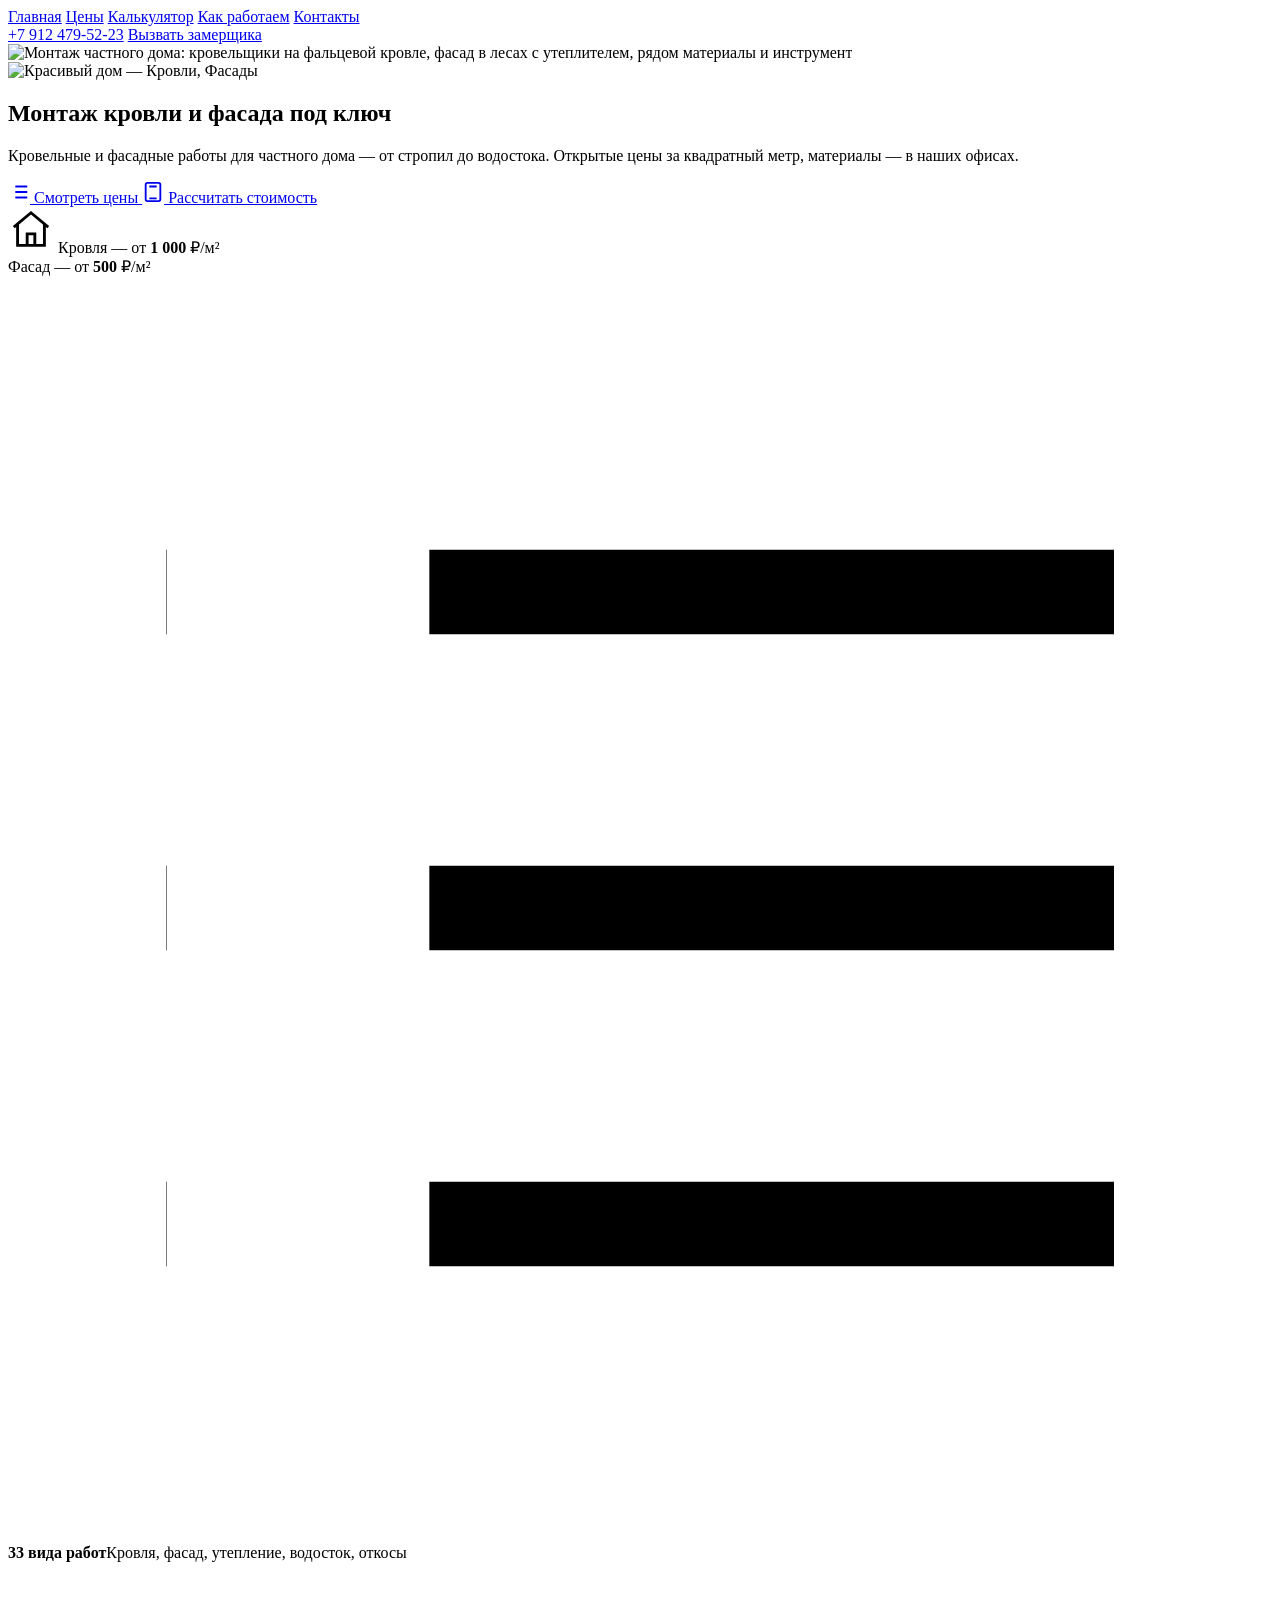
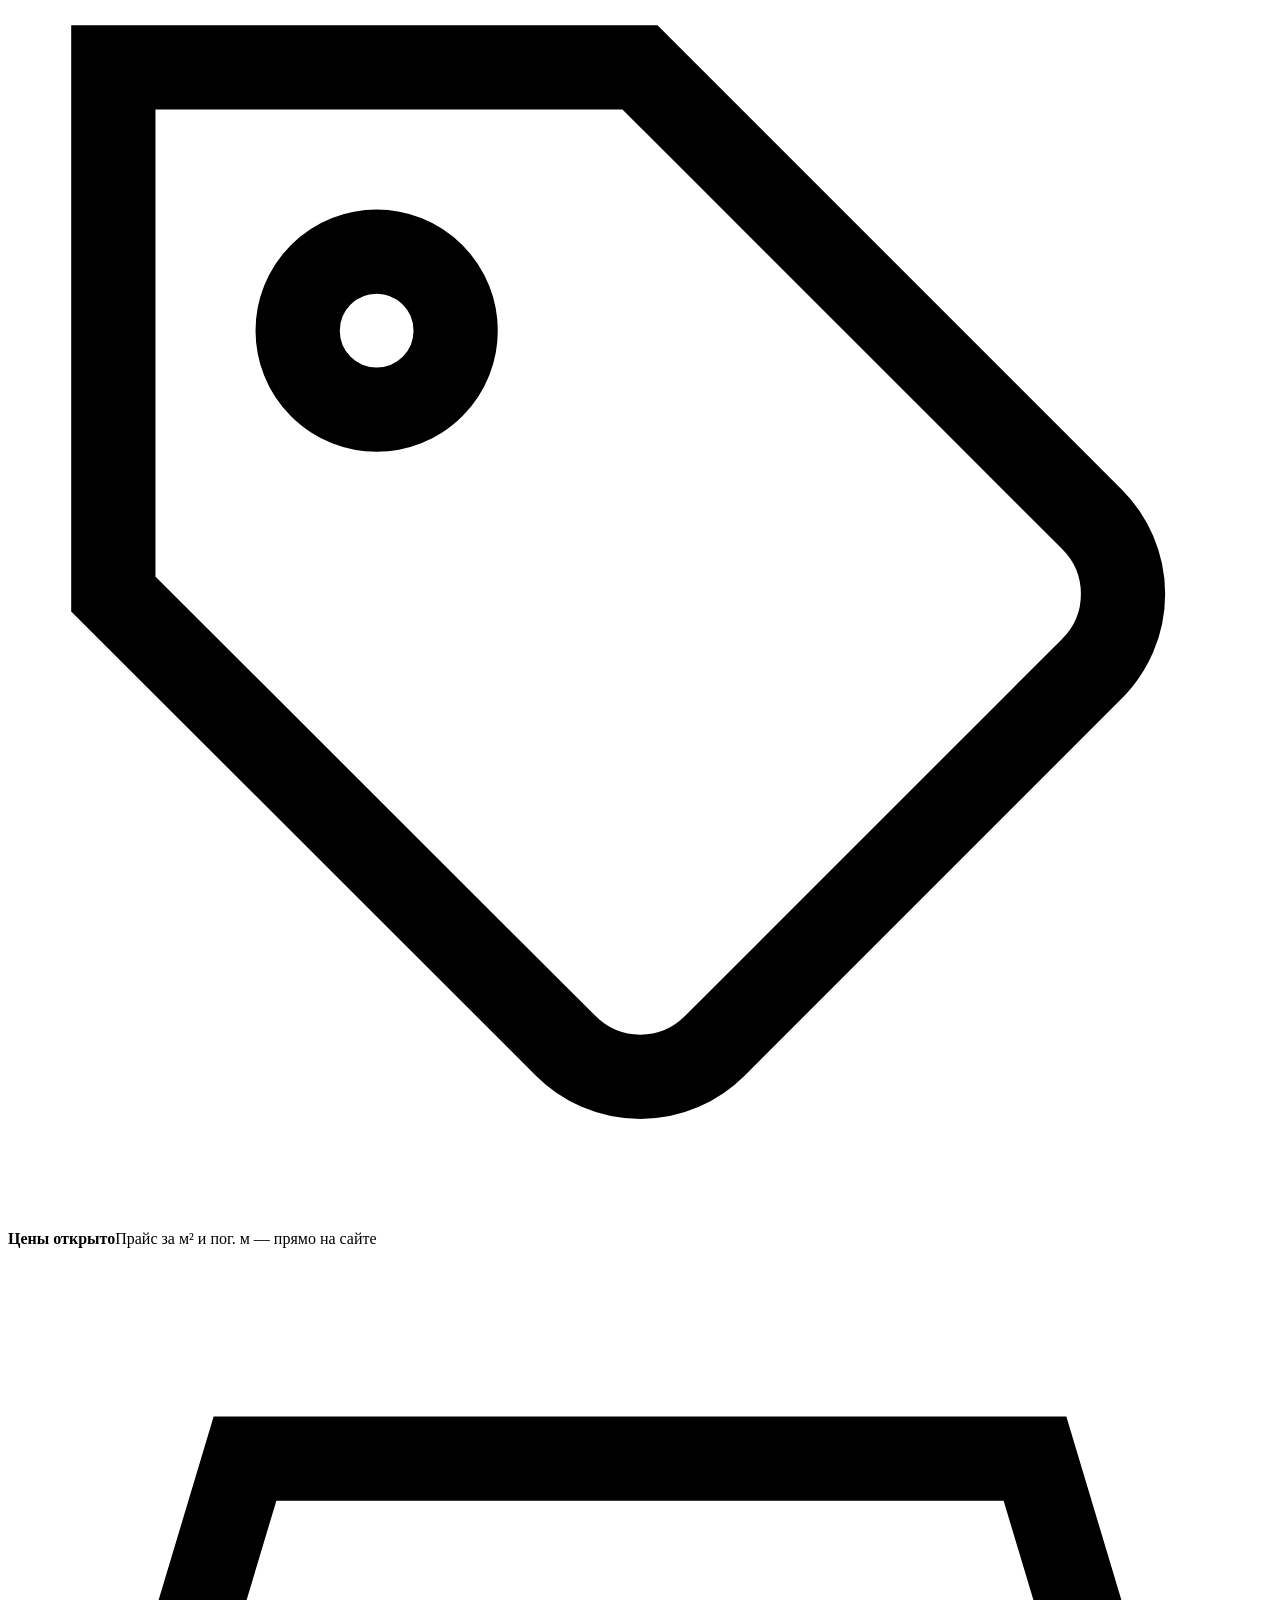
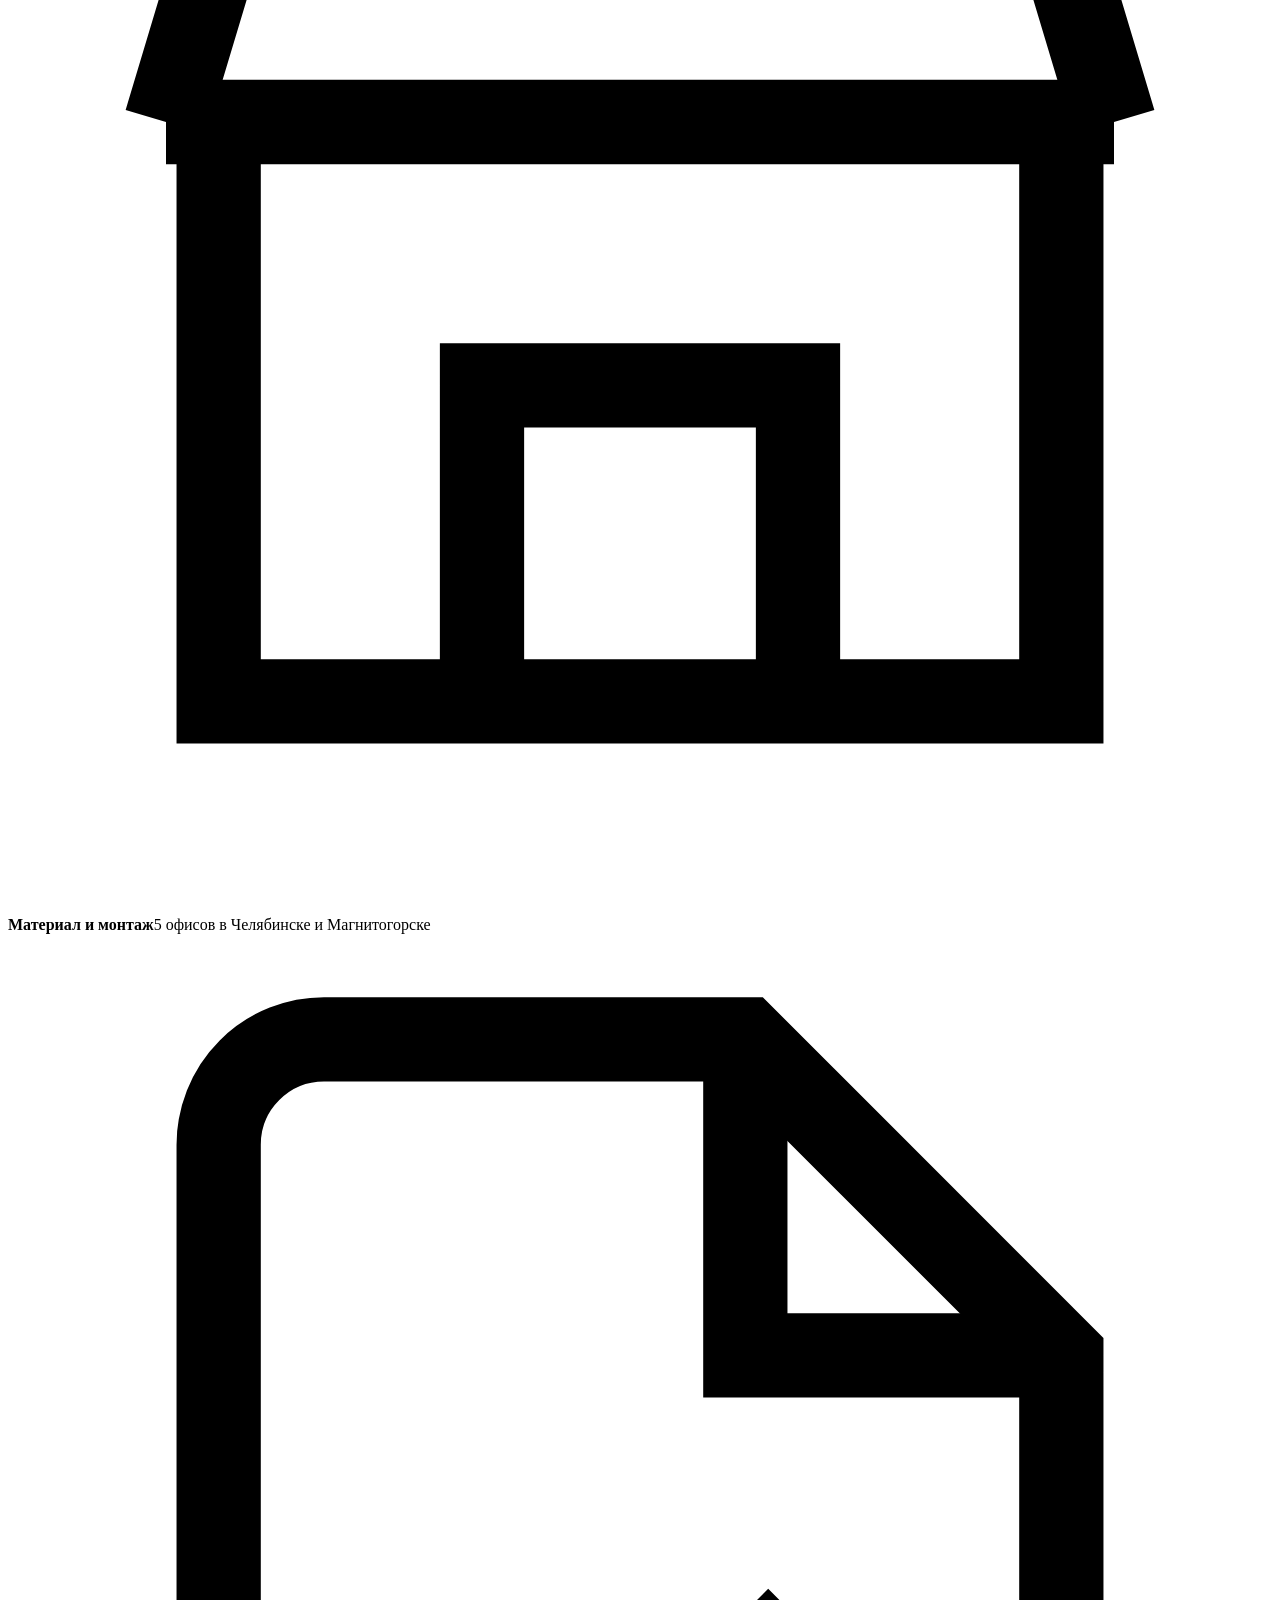
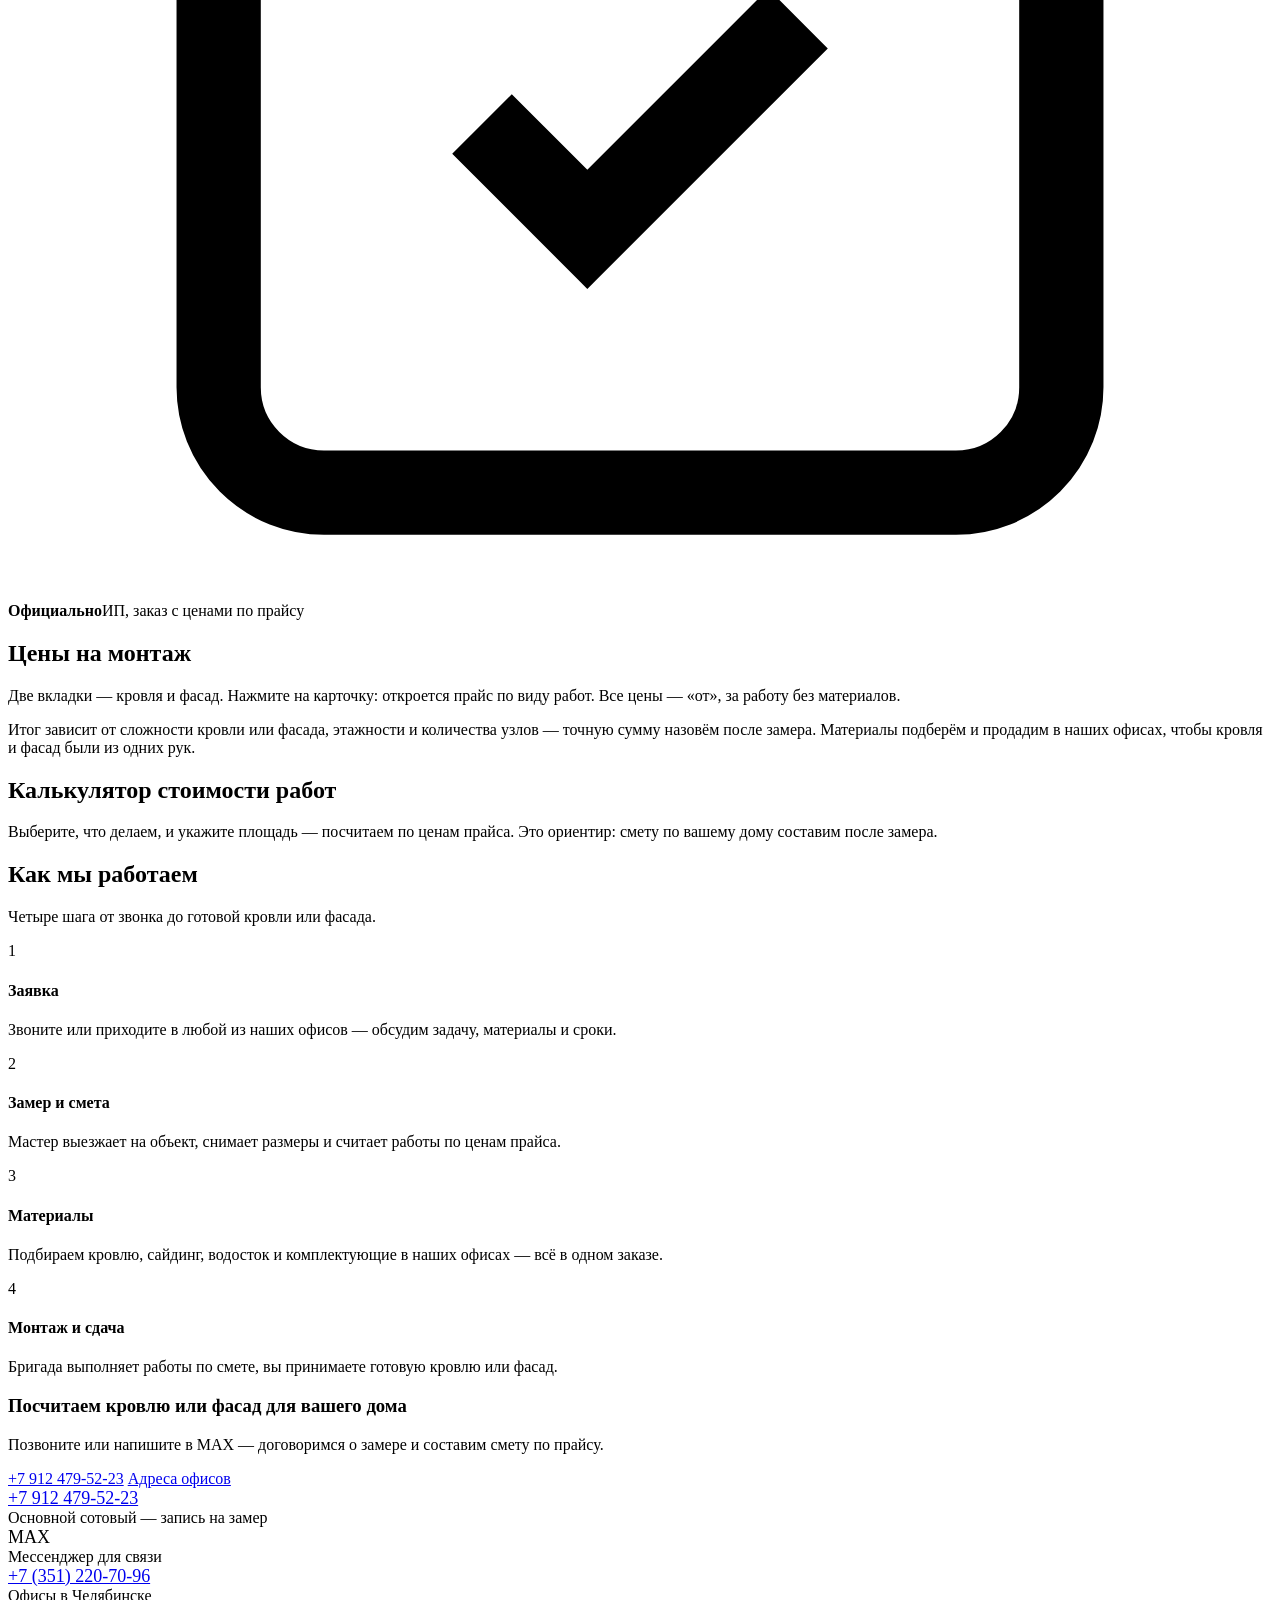
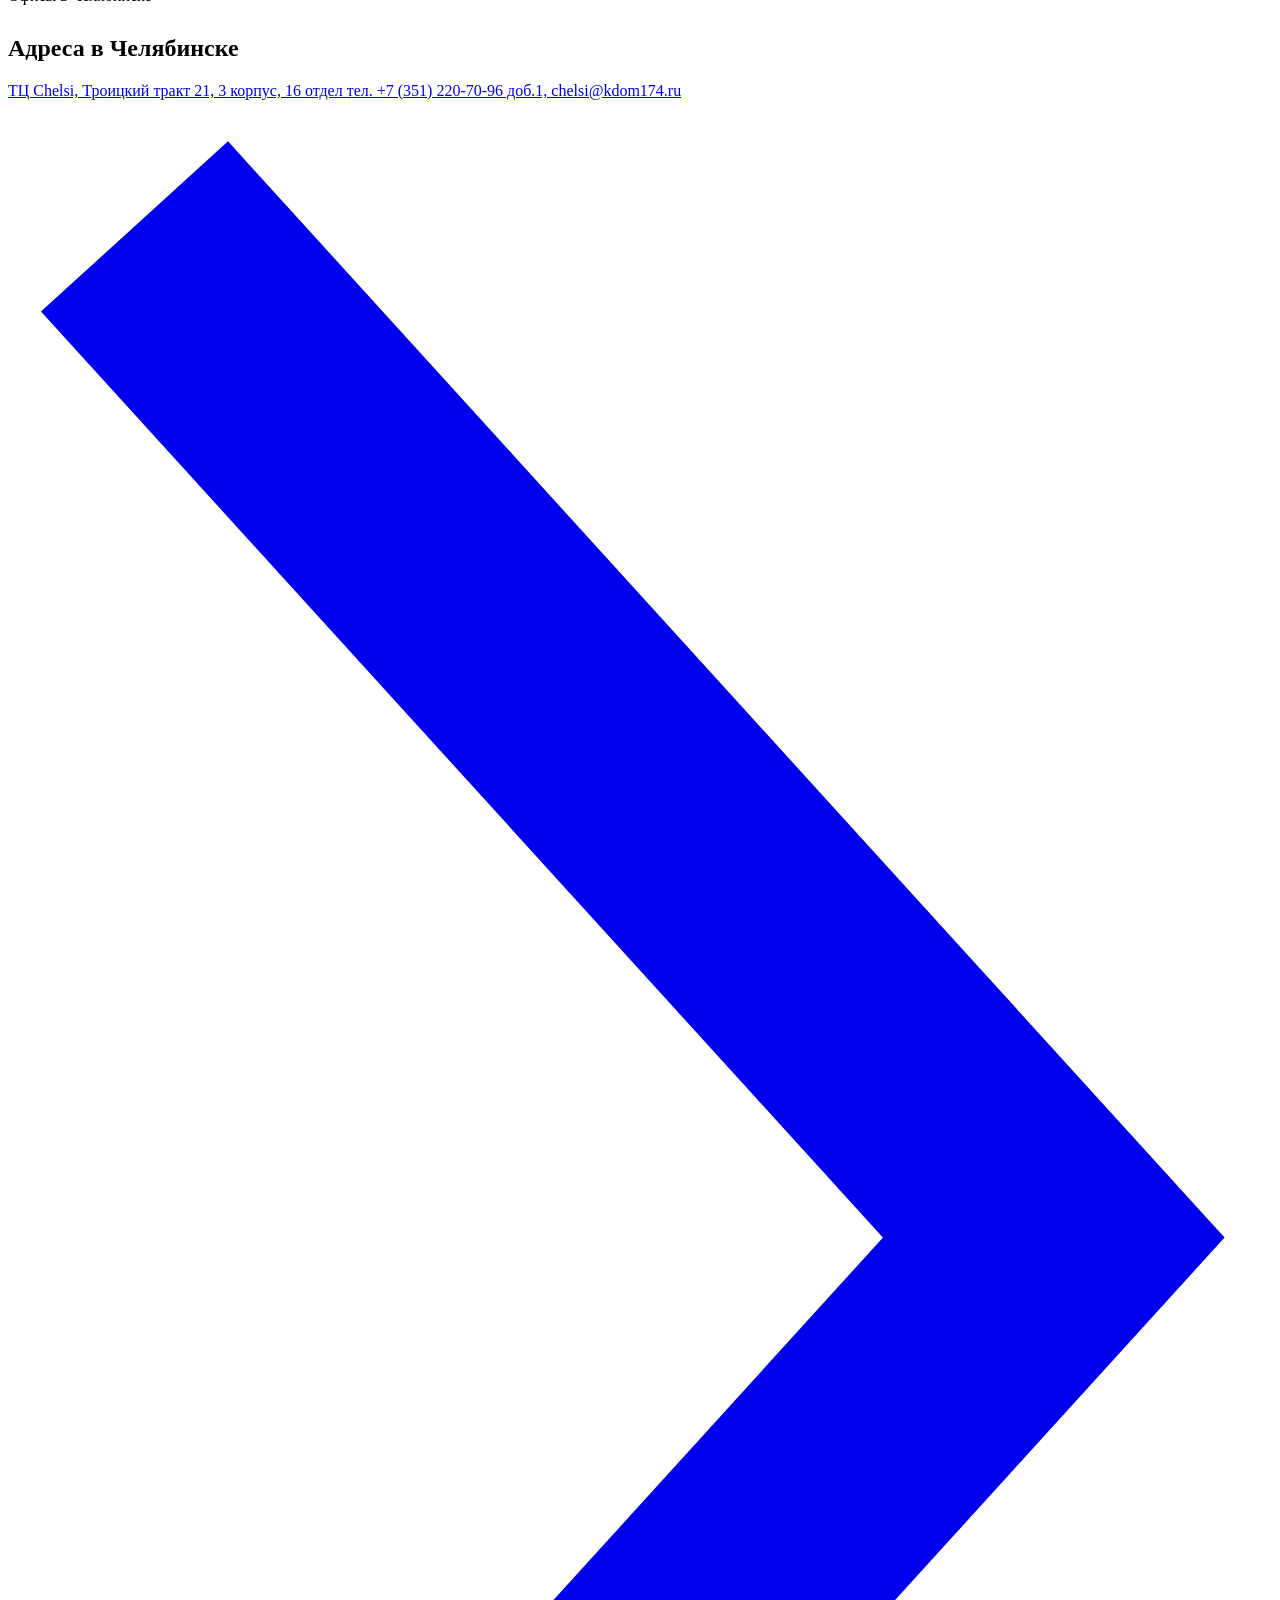
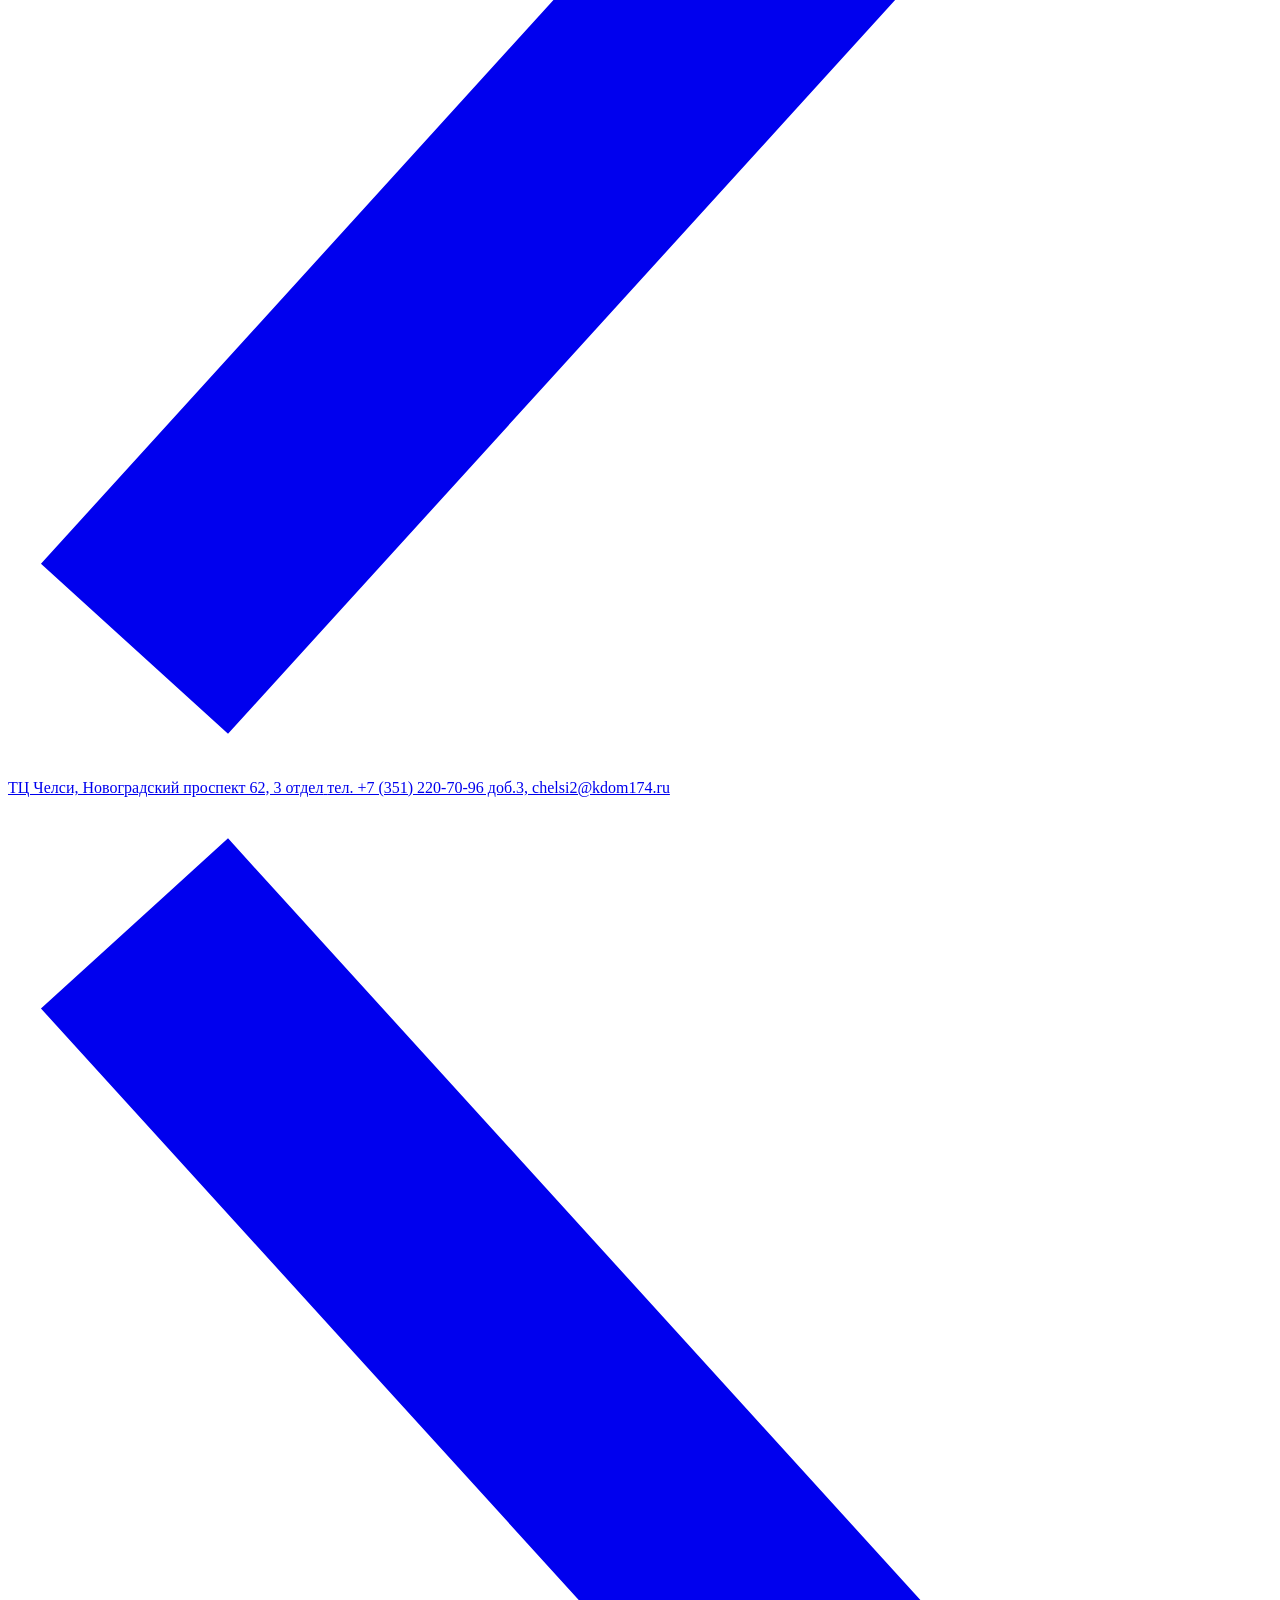
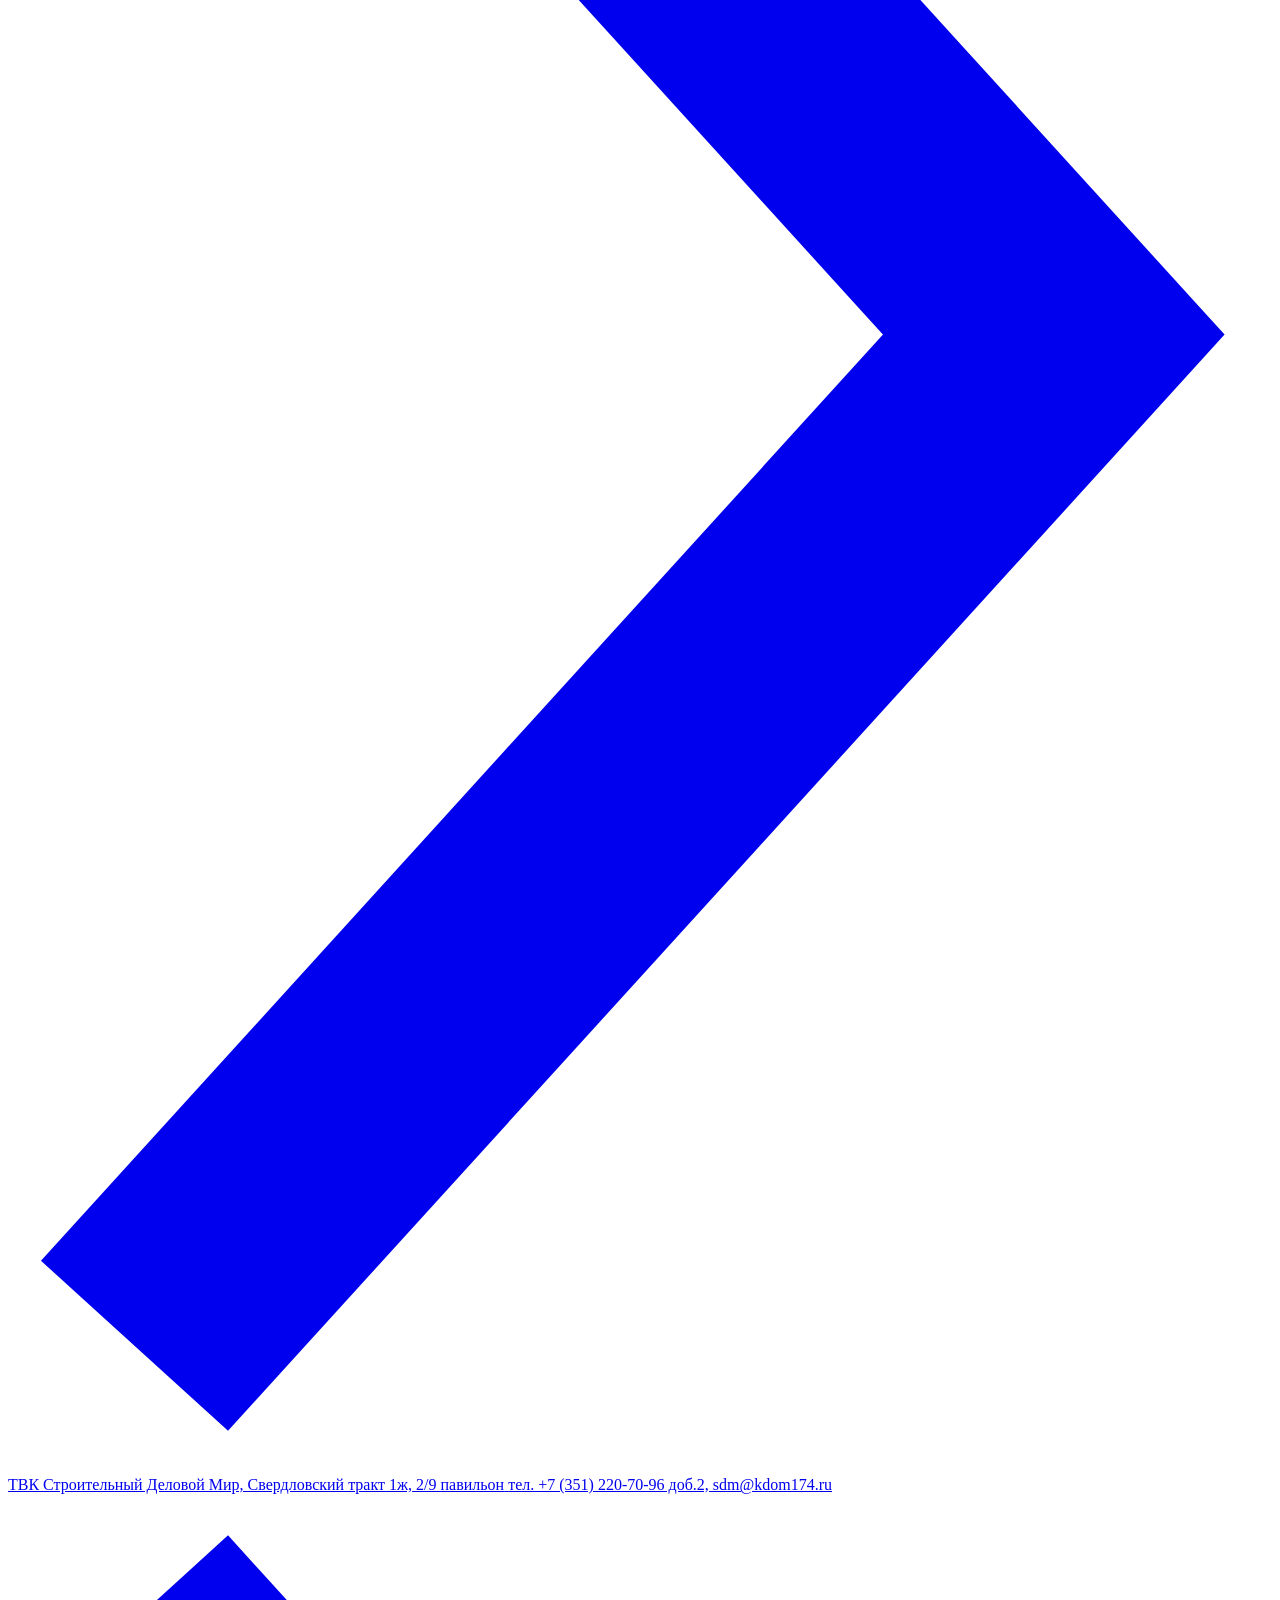
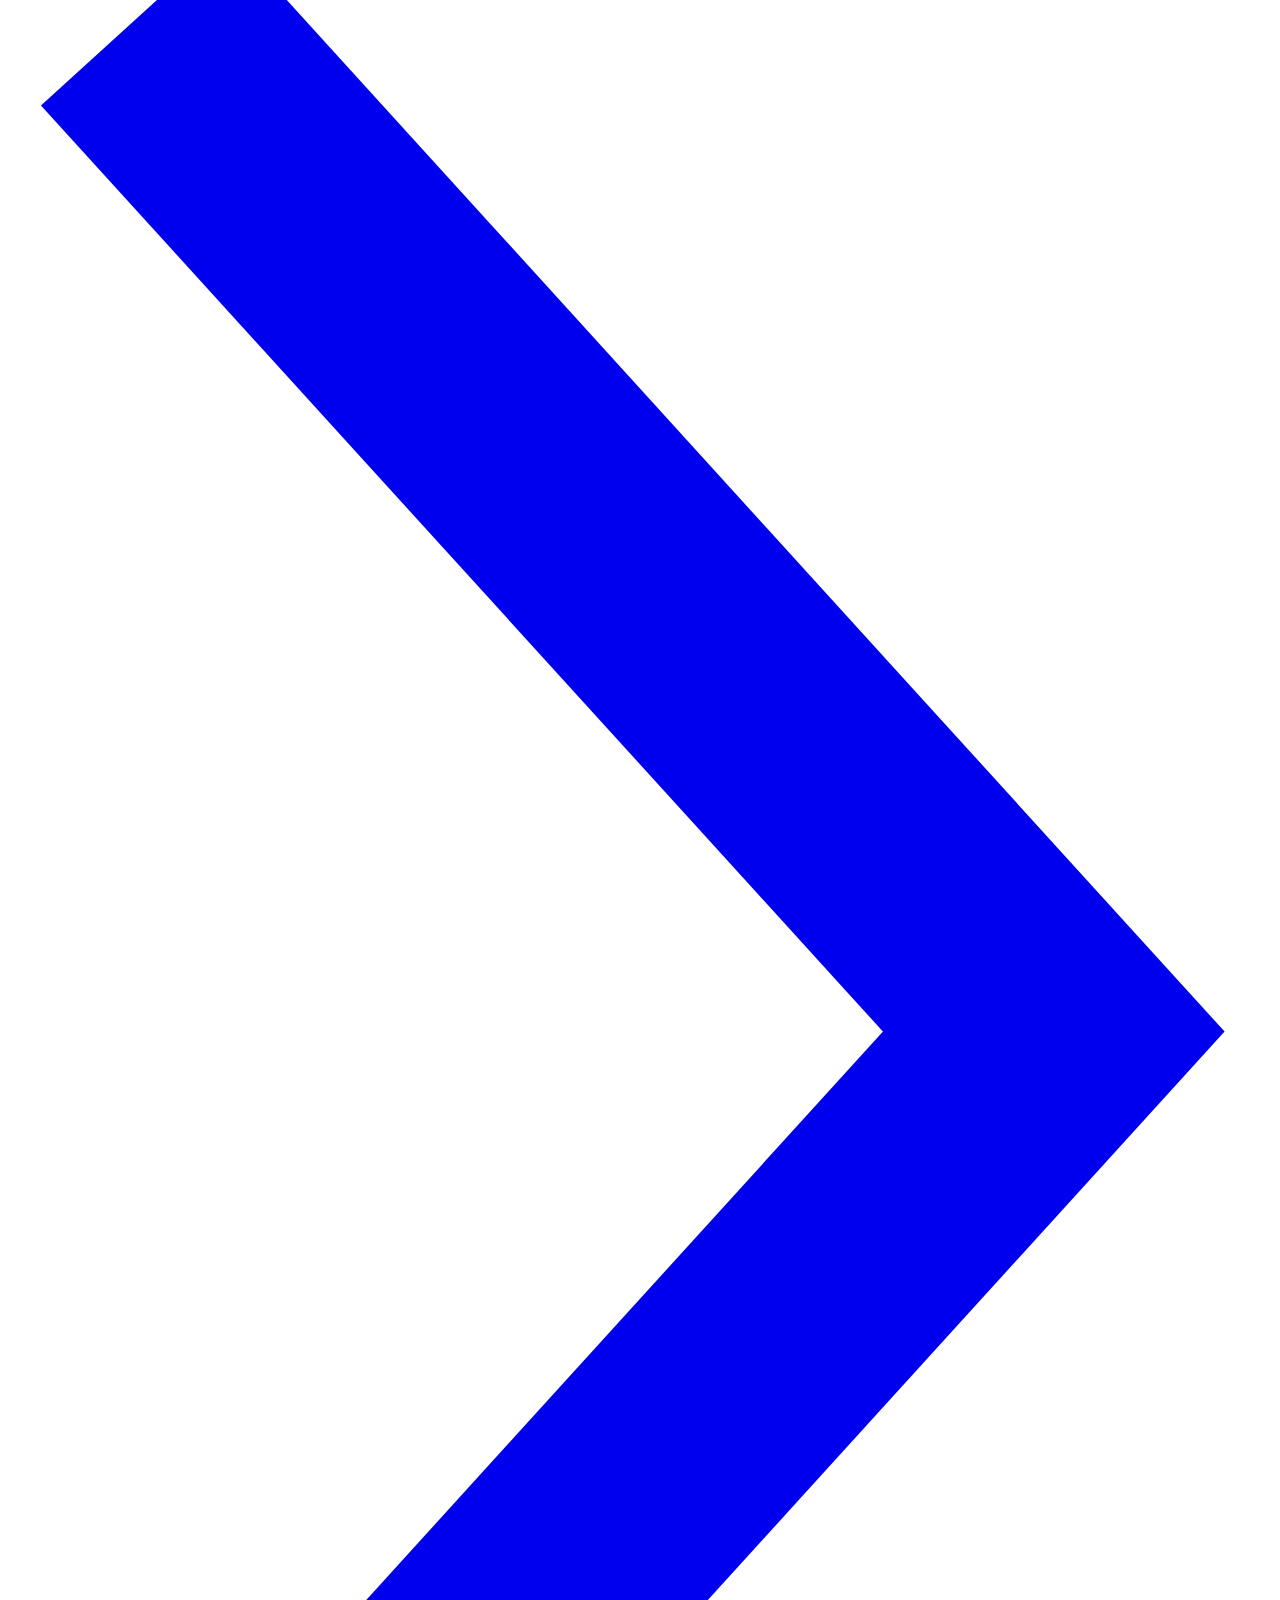
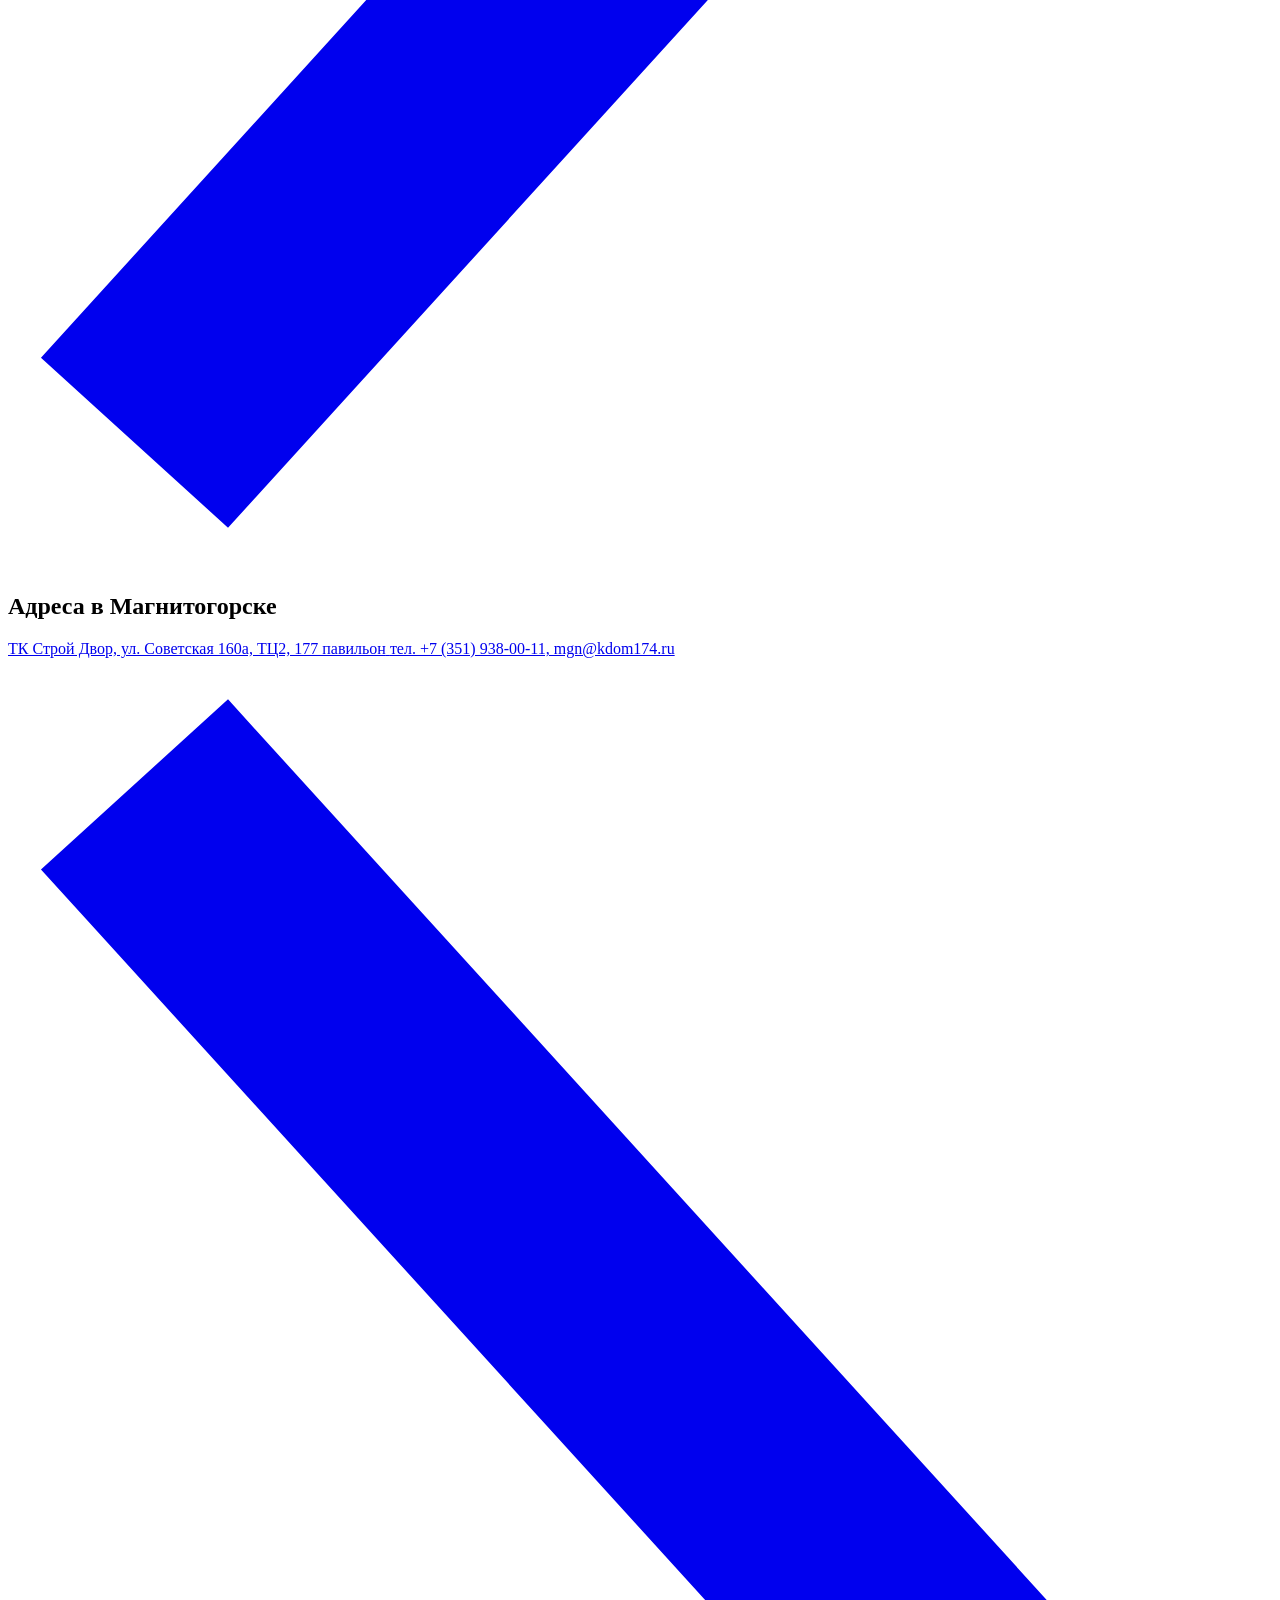
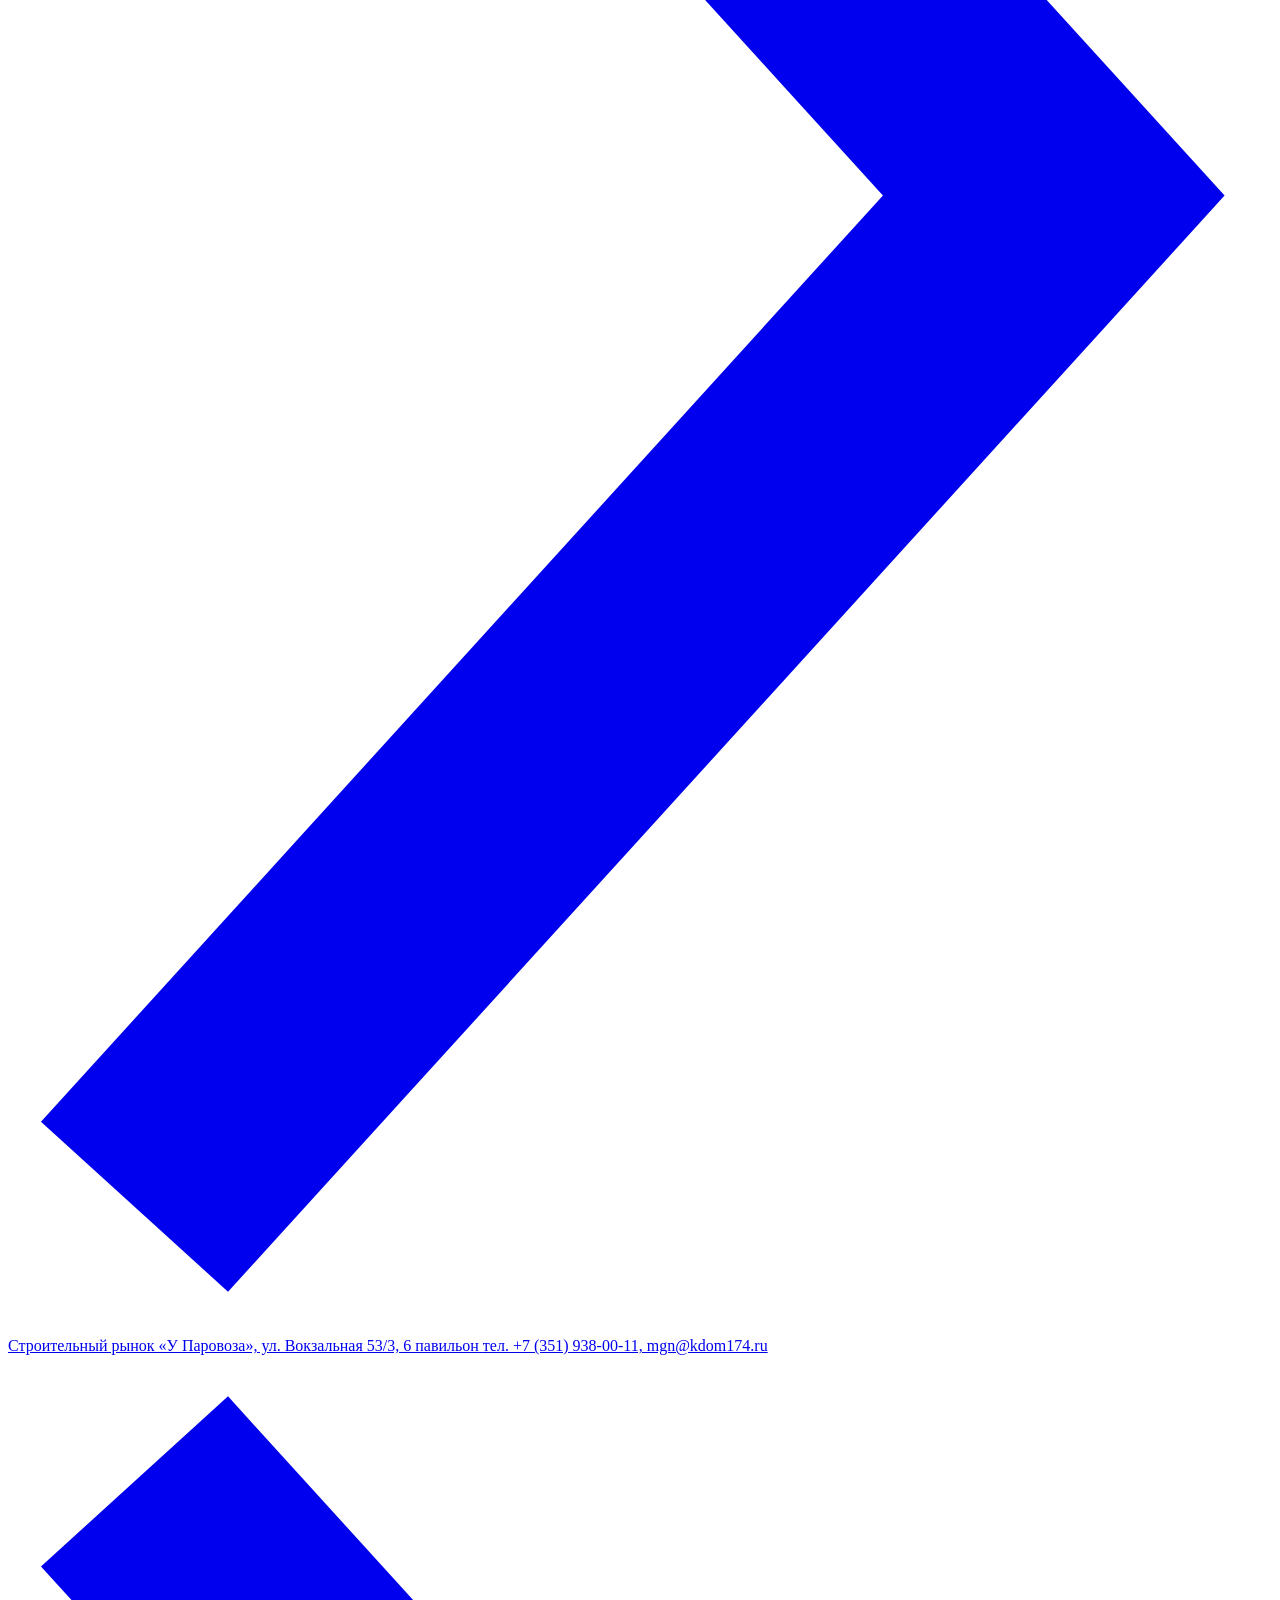
==== index.html @ 530879d4 "Главная страница сайта Сайт «Монтаж кровли и фасада» для KRS-DOM.  Co-Authored-By: Claude Opus 5 <" ====
<!doctype html>
<html lang="ru">
<head>
<meta charset="UTF-8">
<meta name="viewport" content="width=device-width, initial-scale=1">
<title>Монтаж кровли и фасада в Челябинске — цены за м² | Красивый дом</title>
<meta name="description" content="Кровельные и фасадные работы под ключ: металлочерепица, гибкая и фальцевая кровля, сайдинг, фасадные панели, утепление, водосток, откосы. Кровля от 1 000 ₽/м², фасад от 500 ₽/м². Калькулятор стоимости. Красивый дом (KRS-DOM), Челябинск.">
<meta property="og:type" content="website">
<meta property="og:title" content="Монтаж кровли и фасада под ключ — цены за м² | Красивый дом">
<meta property="og:description" content="Кровля от 1 000 ₽/м², фасад от 500 ₽/м². Прайс на 33 вида работ и калькулятор стоимости. Челябинск.">
<meta property="og:image" content="https://valerabkrv.github.io/montazh-krovli-fasada/assets/images/og.jpg">
<link rel="icon" href="data:,">
<link rel="preconnect" href="https://fonts.googleapis.com">
<link href="https://fonts.googleapis.com/css2?family=Noto+Sans:wght@400;500;700;800&subset=cyrillic&display=swap" rel="stylesheet">
<link rel="stylesheet" href="assets/style.css?v=1">
<link rel="stylesheet" href="assets/montazh.css?v=1">
</head>
<body>

<header class="site-header">
  <div class="container header-inner">
    <nav class="main-nav">
      <a href="#top">Главная</a>
      <a href="#prices">Цены</a>
      <a href="#calc">Калькулятор</a>
      <a href="#how">Как работаем</a>
      <a href="#contacts">Контакты</a>
    </nav>
    <div class="header-contacts">
      <a class="header-phone" href="tel:+79124795223">+7 912 479-52-23</a>
      <a href="#contacts" class="btn">Вызвать замерщика</a>
    </div>
  </div>
</header>

<section class="hero-v2 hero-compact" id="top">
  <img class="hero-v2-bg" src="assets/images/hero/hero-glavnaya.jpg" alt="Монтаж частного дома: кровельщики на фальцевой кровле, фасад в лесах с утеплителем, рядом материалы и инструмент">
  <div class="hero-v2-logo">
    <img src="assets/images/logo-krasiviydom-white.png" alt="Красивый дом — Кровли, Фасады">
  </div>
  <div class="container hero-v2-inner">
    <div class="hero-v2-text">
      <h1>Монтаж кровли и фасада <span class="accent">под ключ</span></h1>
      <div class="hero-v2-rule"></div>
      <p>Кровельные и фасадные работы для частного дома — от стропил до водостока. Открытые цены за квадратный метр, материалы — в наших офисах.</p>
    </div>

    <div class="hero-v2-bottom">
      <div class="hero-v2-actions">
        <a href="#prices" class="btn">
          <svg width="22" height="22" viewBox="0 0 24 24" fill="none" stroke="currentColor" stroke-width="2"><path d="M8 6h13M8 12h13M8 18h13M3 6h.01M3 12h.01M3 18h.01"/></svg>
          Смотреть цены
        </a>
        <a href="#calc" class="btn-outline">
          <svg width="22" height="22" viewBox="0 0 24 24" fill="none" stroke="currentColor" stroke-width="2"><rect x="4" y="2" width="16" height="20" rx="2"/><path d="M8 6h8M8 11h.01M12 11h.01M16 11h.01M8 15h.01M12 15h.01M16 15h.01M8 19h8"/></svg>
          Рассчитать стоимость
        </a>
      </div>
      <div class="hero-v2-stock">
        <svg width="46" height="46" viewBox="0 0 24 24" fill="none" stroke="currentColor" stroke-width="1.5"><path d="M3 10.5 12 3l9 7.5"/><path d="M5 9v11h14V9"/><path d="M10 20v-6h4v6"/></svg>
        <span>Кровля — <span class="mn-hero-price">от <b data-from="metallocherepica">1 000</b> ₽/м²</span><br>Фасад — <span class="mn-hero-price">от <b data-from="sayding">500</b> ₽/м²</span></span>
      </div>
    </div>
  </div>
</section>

<section class="mn-trust-section">
  <div class="container">
    <div class="mn-trust">
      <div class="mn-trust-item">
        <svg viewBox="0 0 24 24" fill="none" stroke="currentColor" stroke-width="1.6"><path d="M8 6h13M8 12h13M8 18h13M3 6h.01M3 12h.01M3 18h.01"/></svg>
        <div><b>33 вида работ</b><span>Кровля, фасад, утепление, водосток, откосы</span></div>
      </div>
      <div class="mn-trust-item">
        <svg viewBox="0 0 24 24" fill="none" stroke="currentColor" stroke-width="1.6"><path d="M20.59 13.41 13.42 20.58a2 2 0 0 1-2.83 0L2 12V2h10l8.59 8.59a2 2 0 0 1 0 2.82Z"/><circle cx="7" cy="7" r="1.5"/></svg>
        <div><b>Цены открыто</b><span>Прайс за м² и пог. м — прямо на сайте</span></div>
      </div>
      <div class="mn-trust-item">
        <svg viewBox="0 0 24 24" fill="none" stroke="currentColor" stroke-width="1.6"><path d="M3 9l1.5-5h15L21 9"/><path d="M4 9v11h16V9"/><path d="M3 9h18"/><path d="M9 20v-6h6v6"/></svg>
        <div><b>Материал и монтаж</b><span>5 офисов в Челябинске и Магнитогорске</span></div>
      </div>
      <div class="mn-trust-item">
        <svg viewBox="0 0 24 24" fill="none" stroke="currentColor" stroke-width="1.6"><path d="M14 2H6a2 2 0 0 0-2 2v16a2 2 0 0 0 2 2h12a2 2 0 0 0 2-2V8z"/><path d="M14 2v6h6"/><path d="m9 15 2 2 4-4"/></svg>
        <div><b>Официально</b><span>ИП, заказ с ценами по прайсу</span></div>
      </div>
    </div>
  </div>
</section>

<section id="prices">
  <div class="container">
    <h2 class="section-title">Цены на монтаж</h2>
    <p class="section-sub">Две вкладки — кровля и фасад. Нажмите на карточку: откроется прайс по виду работ. Все цены — «от», за работу без материалов.</p>
    <div id="catalog-grid"></div>
    <p class="model-note mn-prices-note">Итог зависит от сложности кровли или фасада, этажности и количества узлов — точную сумму назовём после замера. Материалы подберём и продадим в наших офисах, чтобы кровля и фасад были из одних рук.</p>
  </div>
</section>

<section class="alt" id="calc">
  <div class="container">
    <h2 class="section-title">Калькулятор стоимости работ</h2>
    <p class="section-sub">Выберите, что делаем, и укажите площадь — посчитаем по ценам прайса. Это ориентир: смету по вашему дому составим после замера.</p>
    <div id="calc-app"></div>
  </div>
</section>

<section id="how">
  <div class="container">
    <h2 class="section-title">Как мы работаем</h2>
    <p class="section-sub">Четыре шага от звонка до готовой кровли или фасада.</p>
    <div class="mn-steps">
      <div class="mn-step">
        <span class="mn-step-num">1</span>
        <h4>Заявка</h4>
        <p>Звоните или приходите в любой из наших офисов — обсудим задачу, материалы и сроки.</p>
      </div>
      <div class="mn-step">
        <span class="mn-step-num">2</span>
        <h4>Замер и смета</h4>
        <p>Мастер выезжает на объект, снимает размеры и считает работы по ценам прайса.</p>
      </div>
      <div class="mn-step">
        <span class="mn-step-num">3</span>
        <h4>Материалы</h4>
        <p>Подбираем кровлю, сайдинг, водосток и комплектующие в наших офисах — всё в одном заказе.</p>
      </div>
      <div class="mn-step">
        <span class="mn-step-num">4</span>
        <h4>Монтаж и сдача</h4>
        <p>Бригада выполняет работы по смете, вы принимаете готовую кровлю или фасад.</p>
      </div>
    </div>
    <div class="cta-band">
      <div>
        <h3>Посчитаем кровлю или фасад для вашего дома</h3>
        <p>Позвоните или напишите в MAX — договоримся о замере и составим смету по прайсу.</p>
      </div>
      <div class="mn-cta-actions">
        <a href="tel:+79124795223" class="btn">+7 912 479-52-23</a>
        <a href="#contacts" class="btn-outline">Адреса офисов</a>
      </div>
    </div>
  </div>
</section>

<section class="addr-section" id="contacts">
  <div class="container">
    <div class="spec-grid" style="grid-template-columns: repeat(auto-fit, minmax(240px,1fr)); margin-bottom:30px">
      <div class="spec-item">
        <a class="val" href="tel:+79124795223" style="font-size:18px">+7 912 479-52-23</a>
        <div class="lbl">Основной сотовый — запись на замер</div>
      </div>
      <div class="spec-item">
        <div class="val" style="font-size:18px">MAX</div>
        <div class="lbl">Мессенджер для связи</div>
      </div>
      <div class="spec-item">
        <a class="val" href="tel:+73512207096" style="font-size:18px">+7 (351) 220-70-96</a>
        <div class="lbl">Офисы в Челябинске</div>
      </div>
    </div>

    <h2 class="addr-heading">Адреса в Челябинске</h2>
    <div class="addr-list">
      <a class="addr-btn" href="https://yandex.ru/maps/-/CPV6jSyN" target="_blank" rel="noopener">
        <span class="addr-btn-text">
          <span class="addr-btn-title">ТЦ Chelsi, Троицкий тракт 21, 3 корпус, 16 отдел</span>
          <span class="addr-btn-descr">тел. +7 (351) 220-70-96 доб.1, chelsi@kdom174.ru</span>
        </span>
        <span class="addr-btn-arrow"><svg viewBox="0 0 10 18" fill="none" xmlns="http://www.w3.org/2000/svg"><path d="M1.00071 1L8.27344 9L1.00071 17" stroke="currentColor" stroke-width="2"/></svg></span>
      </a>
      <a class="addr-btn" href="https://yandex.ru/maps/-/CPV6jDYJ" target="_blank" rel="noopener">
        <span class="addr-btn-text">
          <span class="addr-btn-title">ТЦ Челси, Новоградский проспект 62, 3 отдел</span>
          <span class="addr-btn-descr">тел. +7 (351) 220-70-96 доб.3, chelsi2@kdom174.ru</span>
        </span>
        <span class="addr-btn-arrow"><svg viewBox="0 0 10 18" fill="none" xmlns="http://www.w3.org/2000/svg"><path d="M1.00071 1L8.27344 9L1.00071 17" stroke="currentColor" stroke-width="2"/></svg></span>
      </a>
      <a class="addr-btn" href="https://yandex.ru/maps/-/CPV6jP55" target="_blank" rel="noopener">
        <span class="addr-btn-text">
          <span class="addr-btn-title">ТВК Строительный Деловой Мир, Свердловский тракт 1ж, 2/9 павильон</span>
          <span class="addr-btn-descr">тел. +7 (351) 220-70-96 доб.2, sdm@kdom174.ru</span>
        </span>
        <span class="addr-btn-arrow"><svg viewBox="0 0 10 18" fill="none" xmlns="http://www.w3.org/2000/svg"><path d="M1.00071 1L8.27344 9L1.00071 17" stroke="currentColor" stroke-width="2"/></svg></span>
      </a>
    </div>
    <h2 class="addr-heading">Адреса в Магнитогорске</h2>
    <div class="addr-list">
      <a class="addr-btn" href="https://yandex.ru/maps/-/CPV6fX35" target="_blank" rel="noopener">
        <span class="addr-btn-text">
          <span class="addr-btn-title">ТК Строй Двор, ул. Советская 160а, ТЦ2, 177 павильон</span>
          <span class="addr-btn-descr">тел. +7 (351) 938-00-11, mgn@kdom174.ru</span>
        </span>
        <span class="addr-btn-arrow"><svg viewBox="0 0 10 18" fill="none" xmlns="http://www.w3.org/2000/svg"><path d="M1.00071 1L8.27344 9L1.00071 17" stroke="currentColor" stroke-width="2"/></svg></span>
      </a>
      <a class="addr-btn" href="https://yandex.ru/maps/-/CPV6f85S" target="_blank" rel="noopener">
        <span class="addr-btn-text">
          <span class="addr-btn-title">Строительный рынок «У Паровоза», ул. Вокзальная 53/3, 6 павильон</span>
          <span class="addr-btn-descr">тел. +7 (351) 938-00-11, mgn@kdom174.ru</span>
        </span>
        <span class="addr-btn-arrow"><svg viewBox="0 0 10 18" fill="none" xmlns="http://www.w3.org/2000/svg"><path d="M1.00071 1L8.27344 9L1.00071 17" stroke="currentColor" stroke-width="2"/></svg></span>
      </a>
    </div>
  </div>
</section>

<footer class="site-footer">
  <div class="container">
    <h4 style="margin:0 0 8px;color:var(--gold);font-size:14px">Контакты</h4>
    <p style="margin:0;color:var(--muted);font-size:14px">ИП Ашихмин Дмитрий Павлович (KRS-DOM), ИНН 741003951466. Три офиса в Челябинске и два в Магнитогорске.</p>
    <p style="margin:10px 0 0;color:var(--muted-2);font-size:13px">Цены указаны за работу, без материалов, справочно и не являются публичной офертой — итоговая стоимость определяется сметой после замера. Фотографии на сайте иллюстративные.</p>
  </div>
</footer>

<script src="assets/data.js?v=1"></script>
<script src="assets/site.js?v=1"></script>
<script src="assets/calc.js?v=1"></script>
<script>
/* ==================================================================
   Ц Е Н Ы   —   м е н я ю т с я   з д е с ь

   У каждой работы своя строка. Правьте только число в кавычках
   справа: было "1 000" — стало "1 100". Название слева, двоеточие
   и запятую в конце строки не трогайте.

   Все цены на сайте показываются с «от»: на плитке — самая низкая
   цена карточки, в окне — цена каждой работы, в калькуляторе — расчёт.
   Пустые кавычки ""  — «по запросу».
   После правки в Тильде: «Сохранить и закрыть» -> «Опубликовать».
   ================================================================== */
var MN_PRICE_UNIT = '₽';

var MN_PRICES = {

  /* ---------- Кровля под ключ: стропила, обрешётка, пирог, покрытие — за м² ---------- */
  'Кровля под ключ: металлочерепица':               '2 300',
  'Кровля под ключ: гибкая черепица':               '2 800',
  'Кровля под ключ: фальцевая кровля':              '3 500',

  /* ---------- Монтаж покрытия на готовое основание — за м² ---------- */
  'Монтаж металлочерепицы':                         '1 000',
  'Монтаж гибкой черепицы':                         '1 200',
  'Монтаж фальцевой кровли':                        '1 700',

  /* ---------- Перекрытие — за м²; вентиляция и окна — за штуку ---------- */
  'Монтаж перекрытия с утеплением 200 мм':          '1 800',
  'Монтаж кровельной вентиляции':                   '1 200',
  'Монтаж вентвыхода':                              '7 000',
  'Устройство вентиляционного короба':              '25 000',
  'Установка мансардного окна':                     '25 000',

  /* ---------- Фасад: облицовка — за м² («Пакля» — за пог. м) ---------- */
  'Монтаж сайдинга винилового':                     '500',
  'Монтаж сайдинга металлического':                 '600',
  'Монтаж сайдинга металлического одноволнового':   '600',
  'Монтаж сайдинга фиброцементного':                '1 100',
  'Монтаж сайдинга «Пакля»':                        '160',
  'Монтаж фасадных панелей':                        '800',
  'Монтаж термопанелей на клей-пену':               '1 000',
  'Монтаж фасадной плитки BRICK':                   '1 800',

  /* ---------- Фасад: утепление — за м² ---------- */
  'Монтаж мембраны гидро-ветрозащитной':            '190',
  'Монтаж ЭППС 50 мм':                              '300',
  'Монтаж базальтового утеплителя 50 мм':           '300',
  'Монтаж базальтового утеплителя 100 мм':          '600',

  /* ---------- Фасад: подсистема и леса — за м² ---------- */
  'Монтаж подсистемы вертикальной':                 '450',
  'Монтаж подсистемы вертикально-горизонтальной':   '550',
  'Сборка и разборка лесов':                        '110',

  /* ---------- Фасад: водосток, подшива, откосы — за пог. м ---------- */
  'Монтаж водосточной системы виниловой Döcke':     '1 200',
  'Монтаж водосточной системы металлической':       '1 200',
  'Монтаж подшивы кровли и J-фаски':                '990',
  'Формирование карнизного свеса из бруса':         '600',
  'Монтаж откосов и отливов накладных с аквилоном': '500',
  'Монтаж откосов и отливов сложных с аквилоном':   '950',
  'Монтаж отливов простых':                         '420'
};
/* ================ конец блока цен ================================= */

/* ---- ЗАПУСК ---- сборщик T123 оборачивает всё, что ниже, в загрузчик:
   в блоке Тильды теги <script src> не выполняются, и скрипты приходится
   подтягивать самим. Строки ниже правятся как обычно. */
applyPrices(MN_PRICES, MN_PRICE_UNIT, MN_ITEMS);
renderCatalog('catalog-grid', MN_TABS, MN_ITEMS);
renderCalc('calc-app', MN_CALC);
fillFromPrices();
initCatalog();
</script>
</body>
</html>
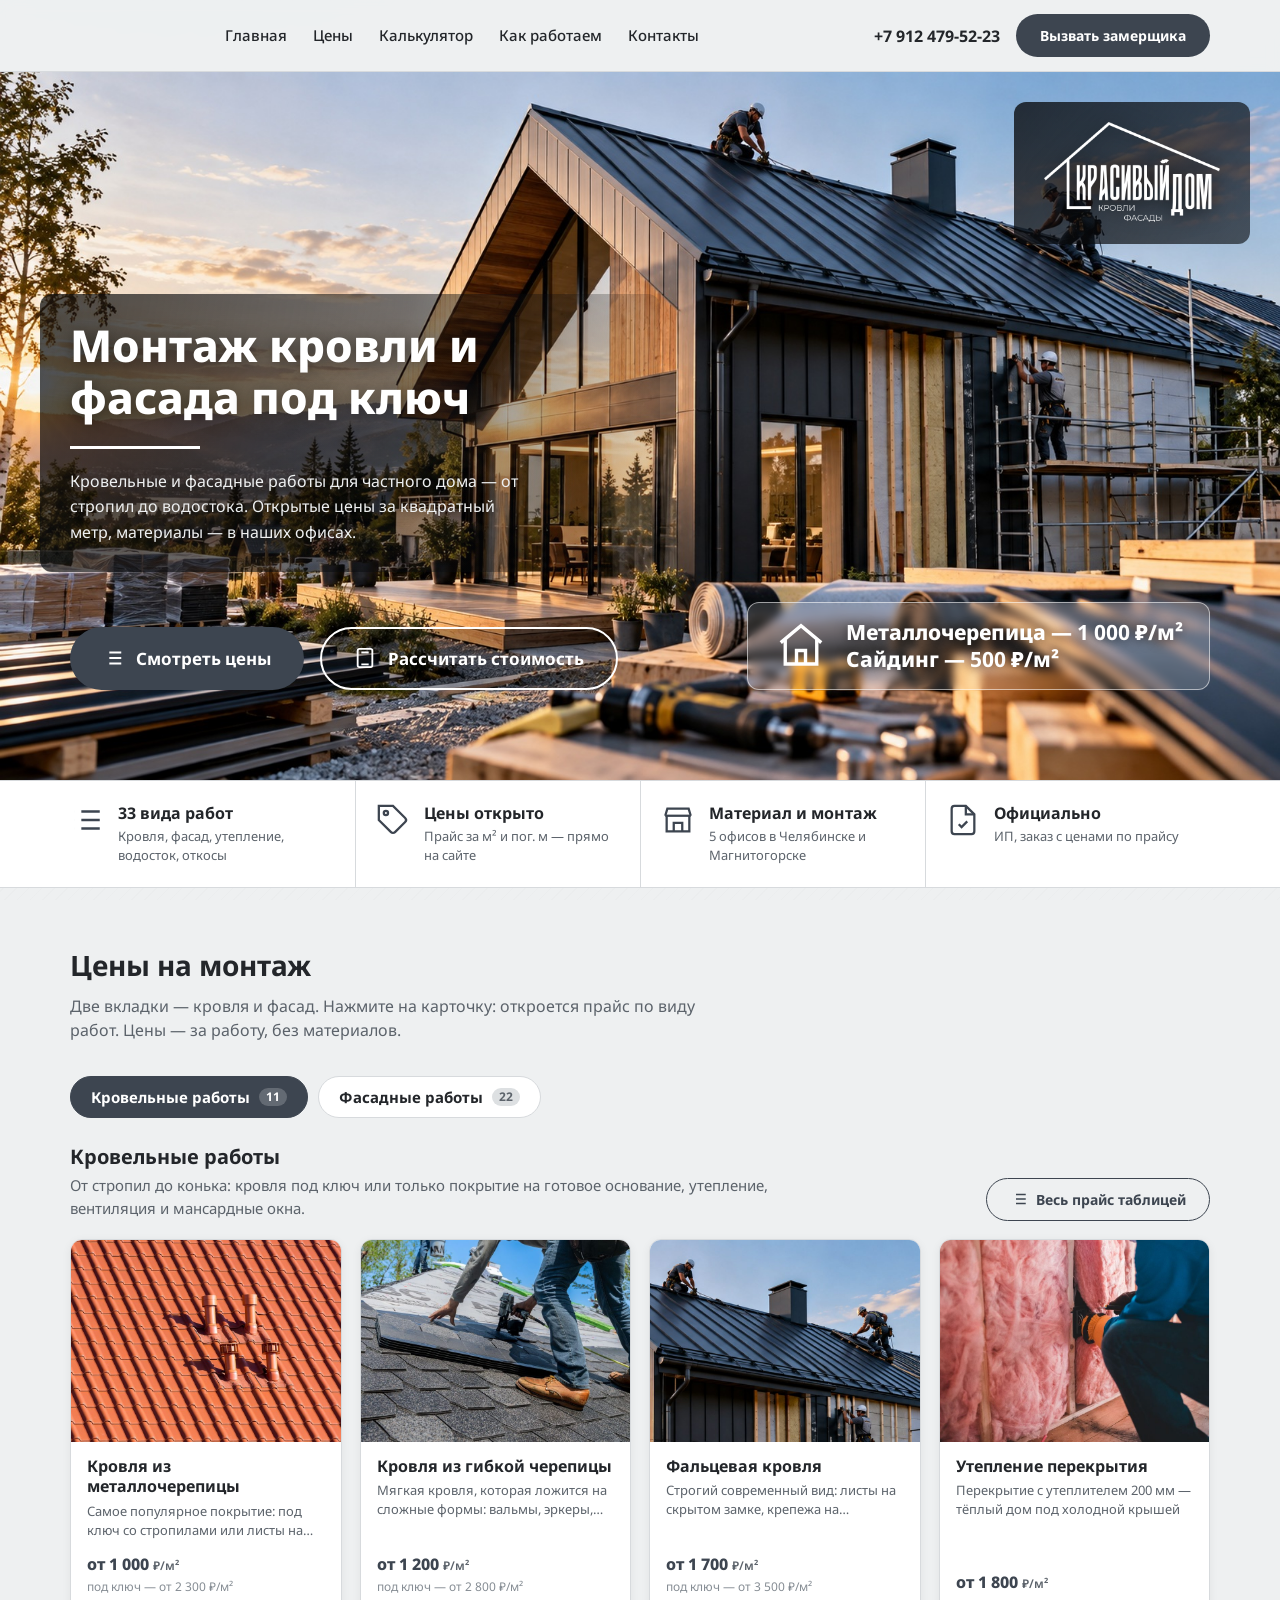
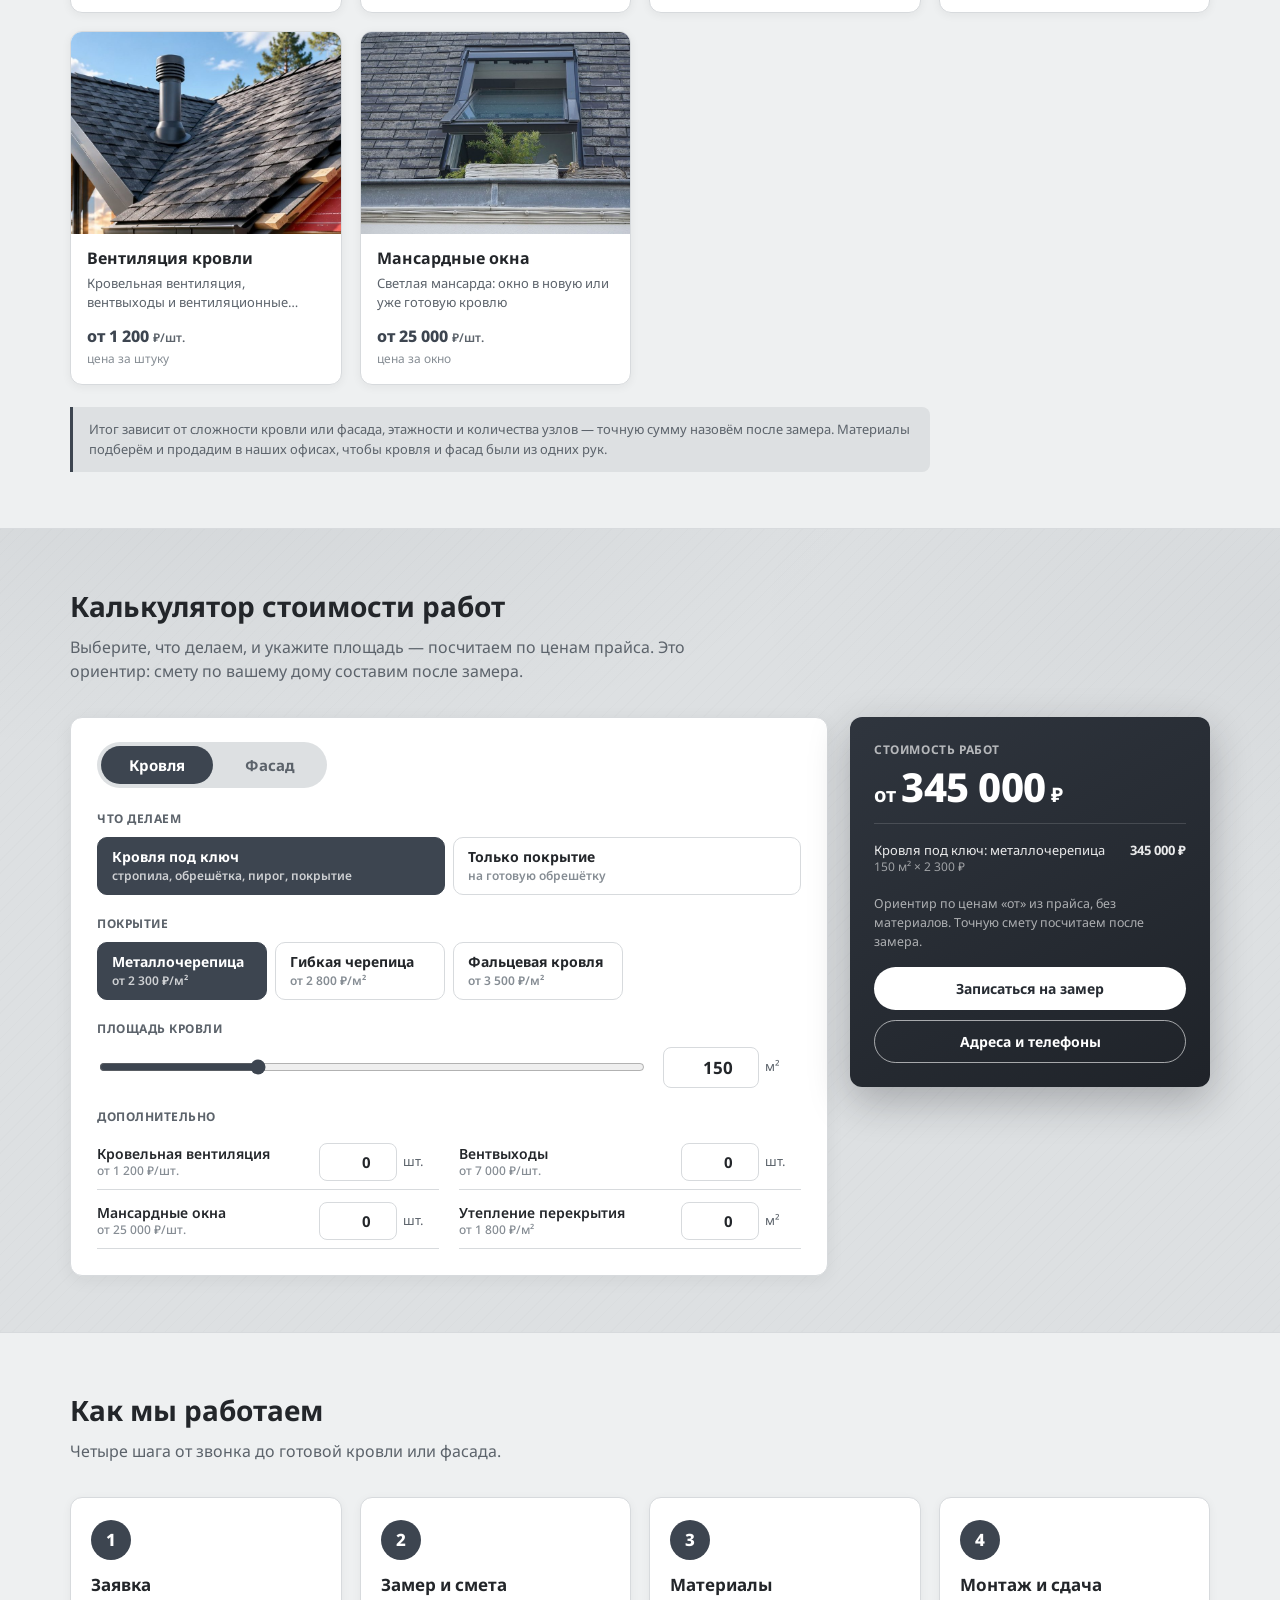
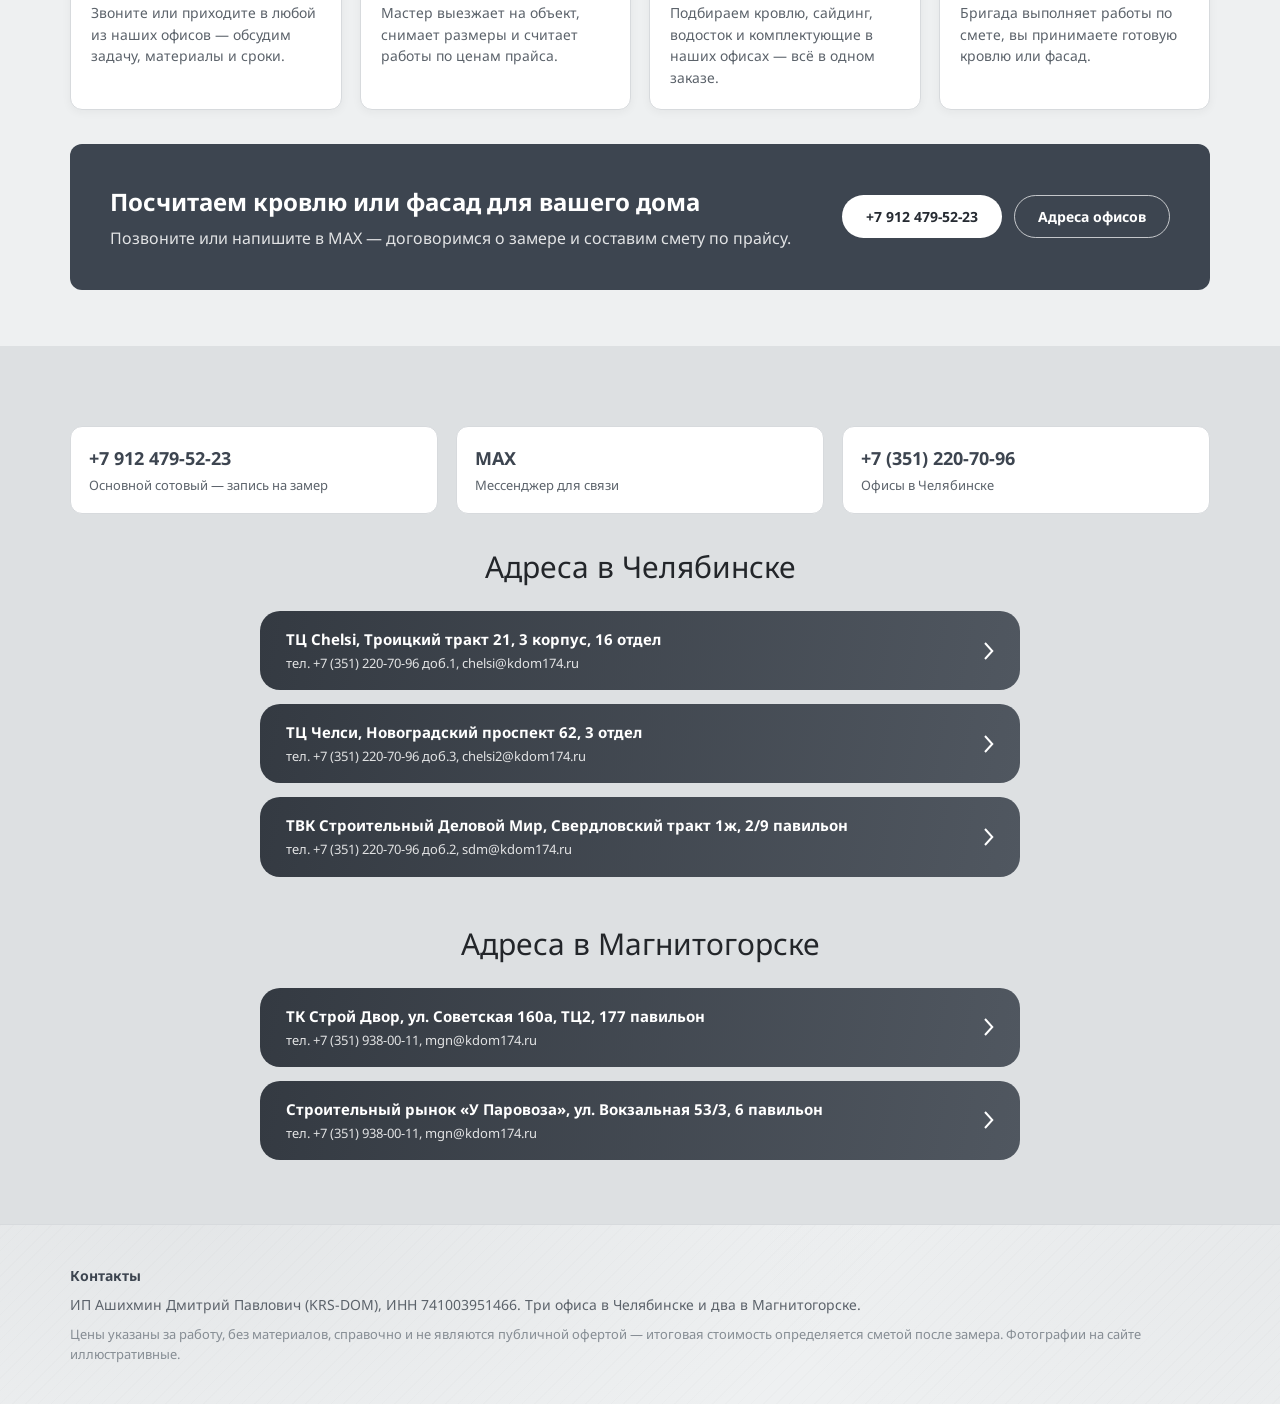
==== commit f0dfcf2c: "Цены без приставки «от» Точные цены в плитках, окне, прайсе и калькуляторе; версии файлов v=2.  Co" ====
--- a/index.html
+++ b/index.html
@@ -4,16 +4,16 @@
 <meta charset="UTF-8">
 <meta name="viewport" content="width=device-width, initial-scale=1">
 <title>Монтаж кровли и фасада в Челябинске — цены за м² | Красивый дом</title>
-<meta name="description" content="Кровельные и фасадные работы под ключ: металлочерепица, гибкая и фальцевая кровля, сайдинг, фасадные панели, утепление, водосток, откосы. Кровля от 1 000 ₽/м², фасад от 500 ₽/м². Калькулятор стоимости. Красивый дом (KRS-DOM), Челябинск.">
+<meta name="description" content="Кровельные и фасадные работы под ключ: металлочерепица, гибкая и фальцевая кровля, сайдинг, фасадные панели, утепление, водосток, откосы. Монтаж металлочерепицы 1 000 ₽/м², сайдинга 500 ₽/м². Калькулятор стоимости. Красивый дом (KRS-DOM), Челябинск.">
 <meta property="og:type" content="website">
 <meta property="og:title" content="Монтаж кровли и фасада под ключ — цены за м² | Красивый дом">
-<meta property="og:description" content="Кровля от 1 000 ₽/м², фасад от 500 ₽/м². Прайс на 33 вида работ и калькулятор стоимости. Челябинск.">
+<meta property="og:description" content="Монтаж металлочерепицы 1 000 ₽/м², сайдинга 500 ₽/м². Прайс на 33 вида работ и калькулятор стоимости. Челябинск.">
 <meta property="og:image" content="https://valerabkrv.github.io/montazh-krovli-fasada/assets/images/og.jpg">
 <link rel="icon" href="data:,">
 <link rel="preconnect" href="https://fonts.googleapis.com">
 <link href="https://fonts.googleapis.com/css2?family=Noto+Sans:wght@400;500;700;800&subset=cyrillic&display=swap" rel="stylesheet">
-<link rel="stylesheet" href="assets/style.css?v=1">
-<link rel="stylesheet" href="assets/montazh.css?v=1">
+<link rel="stylesheet" href="assets/style.css?v=2">
+<link rel="stylesheet" href="assets/montazh.css?v=2">
 </head>
 <body>
 
@@ -58,7 +58,7 @@
       </div>
       <div class="hero-v2-stock">
         <svg width="46" height="46" viewBox="0 0 24 24" fill="none" stroke="currentColor" stroke-width="1.5"><path d="M3 10.5 12 3l9 7.5"/><path d="M5 9v11h14V9"/><path d="M10 20v-6h4v6"/></svg>
-        <span>Кровля — <span class="mn-hero-price">от <b data-from="metallocherepica">1 000</b> ₽/м²</span><br>Фасад — <span class="mn-hero-price">от <b data-from="sayding">500</b> ₽/м²</span></span>
+        <span>Металлочерепица — <span class="mn-hero-price"><b data-from="metallocherepica">1 000</b> ₽/м²</span><br>Сайдинг — <span class="mn-hero-price"><b data-from="sayding">500</b> ₽/м²</span></span>
       </div>
     </div>
   </div>
@@ -90,7 +90,7 @@
 <section id="prices">
   <div class="container">
     <h2 class="section-title">Цены на монтаж</h2>
-    <p class="section-sub">Две вкладки — кровля и фасад. Нажмите на карточку: откроется прайс по виду работ. Все цены — «от», за работу без материалов.</p>
+    <p class="section-sub">Две вкладки — кровля и фасад. Нажмите на карточку: откроется прайс по виду работ. Цены — за работу, без материалов.</p>
     <div id="catalog-grid"></div>
     <p class="model-note mn-prices-note">Итог зависит от сложности кровли или фасада, этажности и количества узлов — точную сумму назовём после замера. Материалы подберём и продадим в наших офисах, чтобы кровля и фасад были из одних рук.</p>
   </div>
@@ -212,9 +212,9 @@
   </div>
 </footer>
 
-<script src="assets/data.js?v=1"></script>
-<script src="assets/site.js?v=1"></script>
-<script src="assets/calc.js?v=1"></script>
+<script src="assets/data.js?v=2"></script>
+<script src="assets/site.js?v=2"></script>
+<script src="assets/calc.js?v=2"></script>
 <script>
 /* ==================================================================
    Ц Е Н Ы   —   м е н я ю т с я   з д е с ь
@@ -223,8 +223,8 @@
    справа: было "1 000" — стало "1 100". Название слева, двоеточие
    и запятую в конце строки не трогайте.
 
-   Все цены на сайте показываются с «от»: на плитке — самая низкая
-   цена карточки, в окне — цена каждой работы, в калькуляторе — расчёт.
+   На плитке показывается самая низкая цена карточки, в окне — цена
+   каждой работы, в калькуляторе — расчёт по этим же ценам.
    Пустые кавычки ""  — «по запросу».
    После правки в Тильде: «Сохранить и закрыть» -> «Опубликовать».
    ================================================================== */
--- a/assets/style.css
+++ b/assets/style.css
@@ -0,0 +1,1377 @@
+:root {
+  --gold: #3d4550;
+  --gold-dark: #262b32;
+  --gold-soft: #ffffff;
+  --text: #23262a;
+  --muted: #5c636b;
+  --muted-2: #868d94;
+  --bg: #eef0f1;
+  --panel: #ffffff;
+  --panel-alt: #dde0e2;
+  --media-bg: #aeb2b7;
+  --media-bg-light: #e7e9ea;
+  --border: #d7dadd;
+  --radius: 12px;
+  --pill: 999px;
+  --texture:
+    radial-gradient(ellipse 1100px 480px at 15% -10%, rgba(61,69,80,0.06), transparent 65%),
+    radial-gradient(ellipse 900px 500px at 100% 10%, rgba(61,69,80,0.04), transparent 60%),
+    repeating-linear-gradient(135deg, rgba(0,0,0,0.012) 0px, rgba(0,0,0,0.012) 1px, transparent 1px, transparent 9px);
+}
+
+* { box-sizing: border-box; }
+
+body {
+  margin: 0;
+  font-family: 'Noto Sans', Arial, sans-serif;
+  color: var(--text);
+  background-color: var(--bg);
+  background-image: var(--texture);
+  background-attachment: fixed;
+  line-height: 1.5;
+}
+
+a { color: var(--gold); text-decoration: none; }
+a:hover { text-decoration: underline; }
+
+img { max-width: 100%; display: block; }
+
+.container {
+  max-width: 1180px;
+  margin: 0 auto;
+  padding: 0 20px;
+}
+
+/* Header */
+header.site-header {
+  border-bottom: 1px solid var(--border);
+  position: sticky;
+  top: 0;
+  background: rgba(238,240,241,0.92);
+  backdrop-filter: blur(6px);
+  z-index: 50;
+}
+
+.header-inner {
+  display: flex;
+  align-items: center;
+  justify-content: space-between;
+  padding: 14px 0;
+  gap: 20px;
+}
+
+.logo {
+  display: flex;
+  align-items: center;
+  gap: 10px;
+  font-weight: 700;
+  font-size: 20px;
+  color: var(--text);
+  letter-spacing: .3px;
+}
+.logo img { height: 44px; width: auto; }
+
+nav.main-nav {
+  display: flex;
+  gap: 26px;
+  flex: 1;
+  justify-content: center;
+}
+nav.main-nav a {
+  color: var(--text);
+  font-size: 15px;
+  font-weight: 500;
+}
+nav.main-nav a.active,
+nav.main-nav a:hover { color: var(--gold); text-decoration: none; }
+
+.header-contacts {
+  display: flex;
+  align-items: center;
+  gap: 16px;
+}
+.header-phone {
+  font-weight: 700;
+  font-size: 16px;
+  color: var(--text);
+  white-space: nowrap;
+}
+.btn {
+  display: inline-block;
+  background: var(--gold);
+  color: #fff;
+  padding: 11px 24px;
+  border-radius: var(--pill);
+  font-weight: 700;
+  font-size: 14px;
+  border: none;
+  cursor: pointer;
+  white-space: nowrap;
+}
+.btn:hover { background: var(--gold-dark); text-decoration: none; }
+.btn-outline {
+  display: inline-block;
+  background: transparent;
+  color: var(--gold);
+  padding: 10px 23px;
+  border-radius: var(--pill);
+  font-weight: 700;
+  font-size: 14px;
+  border: 1.5px solid var(--gold);
+}
+.btn-outline:hover { background: var(--gold); color: #fff; text-decoration: none; }
+
+/* Hero v2 — full-bleed photo hero, krs-dom style */
+.hero-v2 {
+  position: relative;
+  min-height: 620px;
+  overflow: hidden;
+  border-bottom: 1px solid var(--border);
+}
+.hero-v2-bg {
+  position: absolute;
+  inset: 0;
+  width: 100%;
+  height: 100%;
+  object-fit: cover;
+  object-position: 60% 45%;
+}
+.hero-v2-logo {
+  position: absolute;
+  top: 30px;
+  right: 30px;
+  z-index: 3;
+  display: block;
+  padding: 20px 30px 22px;
+}
+/* тёмная подложка — как под заголовком, иначе белый логотип тонет в небе */
+.hero-v2-logo::before {
+  content: '';
+  position: absolute;
+  inset: 0;
+  border-radius: var(--radius);
+  background: linear-gradient(125deg, rgba(10,12,15,0.8) 0%, rgba(10,12,15,0.62) 100%);
+  z-index: 0;
+}
+.hero-v2-logo img {
+  position: relative;
+  z-index: 1;
+  height: 130px;
+  width: auto;
+  display: block;
+  filter: drop-shadow(0 2px 10px rgba(0,0,0,0.7));
+}
+@media (max-width: 860px) {
+  .hero-v2-logo { top: 14px; right: 14px; padding: 12px 17px 13px; }
+  .hero-v2-logo img { height: 62px; }
+}
+.hero-v2-inner {
+  position: relative;
+  z-index: 2;
+  min-height: 620px;
+  padding: 44px 20px 34px;
+  display: flex;
+  flex-direction: column;
+  justify-content: space-between;
+}
+.hero-v2-text {
+  position: relative;
+  max-width: 700px;
+  margin-top: 200px;
+  padding: 26px 30px;
+  margin-left: -30px;
+}
+.hero-v2-text::before {
+  content: '';
+  position: absolute;
+  inset: 0;
+  background: linear-gradient(100deg, rgba(10,12,15,0.72) 0%, rgba(10,12,15,0.52) 55%, rgba(10,12,15,0.08) 100%);
+  border-radius: var(--radius);
+  z-index: 0;
+}
+.hero-v2-text h1,
+.hero-v2-text p,
+.hero-v2-rule {
+  position: relative;
+  z-index: 1;
+}
+.hero-v2-text h1 {
+  font-size: 44px;
+  font-weight: 800;
+  line-height: 1.18;
+  margin: 0;
+  color: #fff;
+  text-shadow: 0 2px 18px rgba(0,0,0,0.55);
+}
+.hero-v2-text h1 .accent {
+  color: var(--gold-soft);
+  text-shadow: 0 2px 22px rgba(0,0,0,0.75), 0 0 30px rgba(255,255,255,0.25);
+}
+.hero-v2-rule { width: 130px; height: 3px; background: var(--gold-soft); margin: 22px 0 20px; }
+.hero-v2-text p {
+  color: #eef0f1;
+  font-size: 16px;
+  line-height: 1.6;
+  margin: 0;
+  max-width: 460px;
+  text-shadow: 0 1px 12px rgba(0,0,0,0.6);
+}
+
+.hero-v2-stock {
+  align-self: flex-end;
+  display: flex;
+  align-items: center;
+  gap: 18px;
+  color: #fff;
+  font-size: 25px;
+  font-weight: 800;
+  line-height: 1.3;
+  text-shadow: 0 1px 12px rgba(0,0,0,0.6);
+  background: rgba(255,255,255,0.14);
+  border: 1.5px solid rgba(255,255,255,0.55);
+  backdrop-filter: blur(4px);
+  border-radius: var(--radius);
+  padding: 16px 26px;
+}
+.hero-v2-stock svg { flex-shrink: 0; color: #fff; width: 54px; height: 54px; }
+
+@media (max-width: 860px) {
+  .hero-v2-stock { font-size: 17px; padding: 12px 18px; gap: 12px; }
+  .hero-v2-stock svg { width: 38px; height: 38px; }
+}
+
+.hero-v2-bottom {
+  display: flex;
+  align-items: flex-end;
+  justify-content: space-between;
+  flex-wrap: wrap;
+  gap: 20px;
+  margin-top: 30px;
+}
+.hero-v2-actions { display: flex; gap: 16px; flex-wrap: wrap; }
+.hero-v2-actions .btn,
+.hero-v2-actions .btn-outline {
+  display: inline-flex;
+  align-items: center;
+  gap: 12px;
+  font-size: 17px;
+  padding: 17px 32px;
+}
+.hero-v2-actions .btn-outline { background: rgba(0,0,0,0.28); border-color: #fff; color: #fff; border-width: 2px; }
+.hero-v2-actions .btn-outline:hover { background: #fff; color: var(--text); }
+
+@media (max-width: 860px) {
+  .hero-v2-actions .btn,
+  .hero-v2-actions .btn-outline { font-size: 15px; padding: 14px 24px; }
+}
+
+@media (max-width: 860px) {
+  .hero-v2 { min-height: unset; }
+  .hero-v2-inner { min-height: unset; padding: 32px 20px; gap: 26px; }
+  .hero-v2-text { margin-top: 100px; margin-left: 0; padding: 16px 18px; }
+  .hero-v2-text h1 { font-size: 30px; }
+  .hero-v2-stock { align-self: flex-start; font-size: 16px; }
+  .hero-v2-bottom { flex-direction: column; align-items: flex-start; }
+}
+
+/* Sections */
+section { padding: 56px 0; }
+section.alt {
+  background-color: var(--panel-alt);
+  background-image: var(--texture);
+  border-top: 1px solid var(--border);
+  border-bottom: 1px solid var(--border);
+}
+
+.section-title {
+  font-size: 28px;
+  margin: 0 0 8px;
+  color: var(--text);
+  position: relative;
+  display: inline-block;
+}
+.section-sub {
+  color: var(--muted);
+  font-size: 16px;
+  margin: 0 0 34px;
+  max-width: 640px;
+}
+
+.docke-badge {
+  position: absolute;
+  top: 10px;
+  left: 10px;
+  height: 26px;
+  width: auto;
+  background: #fff;
+  border-radius: 6px;
+  padding: 3px 6px;
+  box-shadow: 0 1px 5px rgba(0,0,0,0.2);
+  z-index: 2;
+}
+.tag {
+  display: inline-block;
+  font-size: 12px;
+  font-weight: 700;
+  color: #fff;
+  background: var(--gold);
+  padding: 4px 12px;
+  border-radius: var(--pill);
+  margin-bottom: 12px;
+  letter-spacing: .2px;
+}
+
+/* Advantages */
+.advantages {
+  display: grid;
+  grid-template-columns: repeat(auto-fit, minmax(220px, 1fr));
+  gap: 24px;
+}
+.advantage h4 { margin: 0 0 6px; font-size: 17px; color: var(--text); }
+.advantage p { margin: 0; color: var(--muted); font-size: 14px; }
+.advantage .num {
+  color: var(--gold);
+  font-size: 28px;
+  font-weight: 800;
+  margin-bottom: 8px;
+}
+
+/* Collection blocks (facade panels) */
+.collection-block {
+  background: var(--panel);
+  border: 1px solid var(--border);
+  border-radius: var(--radius);
+  box-shadow: 0 4px 18px rgba(32,36,41,0.06);
+  padding: 28px;
+  margin-bottom: 26px;
+}
+.collection-block:last-child { margin-bottom: 0; }
+.collection-block .section-sub { margin-bottom: 18px; }
+.collection-block .spec-grid { margin: 14px 0 0; }
+.collection-block .spec-item,
+.collection-block .product-card { background: var(--panel-alt); }
+.collection-block .product-grid { margin-bottom: 18px; }
+.collection-subheading {
+  font-size: 13px;
+  font-weight: 700;
+  text-transform: uppercase;
+  letter-spacing: .3px;
+  color: var(--muted);
+  margin: 0 0 10px;
+}
+.collection-subheading-row {
+  display: flex;
+  align-items: center;
+  justify-content: space-between;
+  flex-wrap: wrap;
+  gap: 6px 20px;
+  margin-bottom: 10px;
+}
+.collection-subheading-row .collection-subheading { margin-bottom: 0; }
+@media (max-width: 640px) {
+  .collection-block { padding: 20px; }
+}
+
+.collection-head {
+  display: grid;
+  grid-template-columns: 340px 1fr;
+  gap: 28px;
+  align-items: start;
+  margin-bottom: 24px;
+}
+.collection-hero-col {
+  display: flex;
+  flex-direction: column;
+  align-items: flex-start;
+  gap: 14px;
+}
+.collection-hero {
+  position: relative;
+  width: 100%;
+  aspect-ratio: 4 / 3;
+  border-radius: var(--radius);
+  overflow: hidden;
+  border: 1px solid var(--border);
+  background: var(--media-bg);
+  display: flex;
+  align-items: center;
+  justify-content: center;
+}
+.collection-hero img:not(.docke-badge) { width: 100%; height: 100%; object-fit: contain; display: block; }
+@media (max-width: 860px) {
+  .collection-head { grid-template-columns: 1fr; gap: 18px; }
+}
+
+.collection-tag {
+  display: inline-flex;
+  align-items: center;
+  font-size: 12px;
+  font-weight: 700;
+  letter-spacing: .4px;
+  text-transform: uppercase;
+  color: var(--gold);
+  background: var(--panel-alt);
+  border: 1px solid var(--border);
+  padding: 5px 14px;
+  border-radius: var(--pill);
+  margin-bottom: 14px;
+}
+.collection-title { display: block; margin-top: 0; }
+
+.collection-title-row {
+  display: flex;
+  align-items: baseline;
+  justify-content: space-between;
+  flex-wrap: wrap;
+  gap: 8px 20px;
+}
+.collection-title-row .collection-title { margin-bottom: 8px; }
+.collection-price {
+  font-size: 18px;
+  color: var(--muted);
+  white-space: nowrap;
+}
+.collection-price span {
+  color: var(--gold);
+  font-weight: 800;
+  font-size: 26px;
+}
+
+.product-card { cursor: pointer; appearance: none; -webkit-appearance: none; font-family: inherit; }
+.product-card.is-active { border-color: var(--gold); box-shadow: 0 0 0 1px var(--gold); }
+
+.spec-grid {
+  display: grid;
+  grid-template-columns: repeat(auto-fit, minmax(180px, 1fr));
+  gap: 18px;
+  margin: 30px 0 40px;
+}
+.spec-item {
+  border: 1px solid var(--border);
+  border-radius: var(--radius);
+  padding: 18px;
+  background: var(--panel);
+}
+.spec-item .val { font-size: 22px; font-weight: 700; color: var(--gold); }
+.spec-item .lbl { color: var(--muted); font-size: 13px; margin-top: 4px; }
+
+.product-grid {
+  display: flex;
+  gap: 14px;
+  overflow-x: auto;
+  padding-bottom: 12px;
+  scroll-snap-type: x proximity;
+}
+.product-grid::-webkit-scrollbar { height: 8px; }
+.product-grid::-webkit-scrollbar-track { background: var(--panel-alt); border-radius: 4px; }
+.product-grid::-webkit-scrollbar-thumb { background: var(--gold-soft); border-radius: 4px; }
+.product-card {
+  flex: 0 0 160px;
+  scroll-snap-align: start;
+  border: 1px solid var(--border);
+  border-radius: var(--radius);
+  padding: 10px;
+  background: var(--panel);
+  text-align: center;
+  transition: border-color .15s;
+}
+.product-card:hover { border-color: var(--gold); }
+.product-card .img-wrap {
+  aspect-ratio: 344 / 386;
+  display: flex;
+  align-items: center;
+  justify-content: center;
+  margin-bottom: 8px;
+  background: var(--media-bg);
+  border-radius: 8px;
+}
+.product-card h4 { font-size: 12px; margin: 0 0 4px; font-weight: 600; color: var(--text); }
+.product-card .articul { font-size: 10px; color: var(--muted-2); margin-bottom: 4px; }
+.product-card .price { font-weight: 700; color: var(--gold); font-size: 13px; }
+.product-card .price .old {
+  color: var(--muted-2);
+  text-decoration: line-through;
+  font-weight: 400;
+  font-size: 13px;
+  margin-left: 6px;
+}
+
+table.compare {
+  width: 100%;
+  border-collapse: collapse;
+  margin: 30px 0;
+  font-size: 14px;
+  background: var(--panel);
+}
+table.compare th, table.compare td {
+  border: 1px solid var(--border);
+  padding: 12px 14px;
+  text-align: left;
+  color: var(--text);
+}
+table.compare th { background: var(--panel-alt); color: var(--gold); }
+table.compare td.center, table.compare th.center { text-align: center; }
+
+/* CTA band */
+.cta-band {
+  background: var(--gold);
+  color: #fff;
+  border-radius: var(--radius);
+  padding: 40px;
+  display: flex;
+  align-items: center;
+  justify-content: space-between;
+  flex-wrap: wrap;
+  gap: 20px;
+}
+.cta-band h3 { margin: 0 0 6px; font-size: 24px; color: #fff; }
+.cta-band p { margin: 0; opacity: .85; }
+.cta-band .btn { background: #fff; color: var(--gold-dark); }
+.cta-band .btn:hover { background: var(--panel-alt); }
+
+/* Contacts */
+.contacts-grid {
+  display: grid;
+  grid-template-columns: repeat(auto-fit, minmax(260px, 1fr));
+  gap: 24px;
+}
+.contact-card {
+  border: 1px solid var(--border);
+  border-radius: var(--radius);
+  padding: 24px;
+  background: var(--panel);
+}
+.contact-card h3 { margin: 0 0 14px; font-size: 18px; color: var(--gold); }
+.contact-card .row { margin-bottom: 8px; font-size: 15px; color: var(--text); }
+.contact-card .row span.lbl { color: var(--muted); display: block; font-size: 12px; }
+
+.breadcrumbs {
+  font-size: 13px;
+  color: var(--muted);
+  margin: 20px 0;
+}
+.breadcrumbs a { color: var(--muted); }
+
+/* Addresses block */
+.addr-section {
+  background: var(--panel-alt);
+  padding: 50px 0 20px;
+}
+.addr-heading {
+  color: var(--text);
+  font-size: 30px;
+  font-weight: 400;
+  margin: 0 0 22px;
+  text-align: center;
+}
+.addr-list {
+  display: flex;
+  flex-direction: column;
+  gap: 14px;
+  max-width: 760px;
+  margin: 0 auto 44px;
+}
+.addr-btn {
+  display: flex;
+  align-items: center;
+  justify-content: space-between;
+  gap: 16px;
+  background-image: linear-gradient(100deg, rgba(52,58,66,1) 0%, rgba(80,87,96,1) 100%);
+  color: #fff;
+  border-radius: 20px;
+  padding: 18px 26px;
+  text-decoration: none;
+}
+.addr-btn:hover { opacity: .88; text-decoration: none; }
+.addr-btn-text { text-align: left; min-width: 0; }
+.addr-btn-title { display: block; font-weight: 700; font-size: 15px; line-height: 1.4; }
+.addr-btn-descr { display: block; font-size: 13px; opacity: .85; margin-top: 4px; line-height: 1.4; }
+.addr-btn-arrow { flex-shrink: 0; color: #fff; }
+.addr-btn-arrow svg { width: 10px; height: 18px; display: block; }
+
+/* Footer */
+footer.site-footer {
+  border-top: 1px solid var(--border);
+  padding: 40px 0;
+  background-color: var(--bg);
+  background-image: var(--texture);
+  margin-top: 0;
+}
+.footer-inner {
+  display: flex;
+  justify-content: space-between;
+  flex-wrap: wrap;
+  gap: 24px;
+}
+.footer-col h4 { font-size: 14px; margin: 0 0 12px; color: var(--gold); }
+.footer-col a { display: block; color: var(--muted); font-size: 14px; margin-bottom: 8px; }
+.footer-col a:hover { color: var(--gold); }
+.footer-bottom {
+  margin-top: 30px;
+  padding-top: 20px;
+  border-top: 1px solid var(--border);
+  font-size: 13px;
+  color: var(--muted-2);
+  display: flex;
+  justify-content: space-between;
+  flex-wrap: wrap;
+  gap: 10px;
+}
+
+@media (max-width: 860px) {
+  nav.main-nav { display: none; }
+  .hero-text h1 { font-size: 28px; }
+}
+
+/* ============================================================
+   Fort Steel — дополнения к базовой теме
+   ============================================================ */
+
+/* Изображения товаров — фото на белом фоне, а не PNG с прозрачностью */
+.collection-hero,
+.product-card .img-wrap { background: #fff; }
+.product-card .img-wrap { aspect-ratio: 4 / 3; overflow: hidden; position: relative; display: block; }
+.product-card .img-wrap img {
+  position: absolute; top: 0; left: 0;
+  width: 100%; height: 100%; object-fit: cover; border-radius: 6px;
+}
+
+
+/* ---------- Компактная сетка моделей: 4 плитки в ряд ---------- */
+.model-grid {
+  display: grid;
+  grid-template-columns: repeat(4, minmax(0, 1fr));
+  gap: 18px;
+}
+@media (max-width: 1080px) { .model-grid { grid-template-columns: repeat(3, minmax(0, 1fr)); } }
+@media (max-width: 820px)  { .model-grid { grid-template-columns: repeat(2, minmax(0, 1fr)); gap: 14px; } }
+@media (max-width: 420px)  { .model-grid { gap: 10px; } }
+
+.model-tile {
+  display: flex;
+  flex-direction: column;
+  border: 1px solid var(--border);
+  border-radius: var(--radius);
+  overflow: hidden;
+  background: var(--panel);
+  box-shadow: 0 2px 10px rgba(32,36,41,0.06);
+  color: var(--text);
+  cursor: pointer;
+  transition: box-shadow .15s, transform .15s, border-color .15s;
+}
+.model-tile:hover {
+  box-shadow: 0 10px 30px rgba(32,36,41,0.16);
+  border-color: var(--gold);
+  transform: translateY(-2px);
+  text-decoration: none;
+}
+.model-tile-media {
+  position: relative;
+  display: block;
+  aspect-ratio: 1 / 1;
+  background: #fff;
+  overflow: hidden;
+}
+.model-tile-media img {
+  position: absolute;
+  top: 0;
+  left: 0;
+  width: 100%;
+  height: 100%;
+  object-fit: cover;
+}
+.model-tile-hint {
+  position: absolute;
+  left: 0;
+  right: 0;
+  bottom: 0;
+  padding: 26px 12px 9px;
+  font-size: 12px;
+  font-weight: 800;
+  letter-spacing: .4px;
+  text-transform: uppercase;
+  color: #fff;
+  background: linear-gradient(to top, rgba(14,16,19,0.8), rgba(14,16,19,0));
+  opacity: 0;
+  transition: opacity .15s;
+}
+.model-tile:hover .model-tile-hint { opacity: 1; }
+.model-tile-body {
+  display: flex;
+  flex-direction: column;
+  flex: 1;
+  padding: 14px 16px 16px;
+}
+.model-tile-name {
+  display: block;
+  font-size: 16px;
+  font-weight: 700;
+  line-height: 1.3;
+  margin-bottom: 5px;
+  color: var(--text);
+}
+.model-tile-short {
+  display: -webkit-box;
+  -webkit-line-clamp: 2;
+  -webkit-box-orient: vertical;
+  overflow: hidden;
+  font-size: 13px;
+  line-height: 1.45;
+  color: var(--muted);
+}
+.model-tile-meta {
+  display: flex;
+  align-items: baseline;
+  justify-content: space-between;
+  gap: 8px;
+  margin-top: auto;
+  padding-top: 12px;
+}
+.model-tile-meta .price { color: var(--gold); font-weight: 800; font-size: 16px; white-space: nowrap; }
+.model-tile-meta .price small { font-weight: 600; font-size: 12px; color: var(--muted); }
+.model-tile-meta .width { color: var(--muted-2); font-size: 12px; white-space: nowrap; }
+
+@media (max-width: 820px) {
+  .model-tile-body { padding: 12px 13px 14px; }
+  .model-tile-name { font-size: 15px; }
+  .model-tile-meta .price { font-size: 15px; }
+}
+@media (max-width: 420px) {
+  .model-tile-body { padding: 10px 11px 12px; }
+  .model-tile-name { font-size: 14px; }
+  .model-tile-short { -webkit-line-clamp: 3; font-size: 12px; }
+  .model-tile-meta { padding-top: 9px; flex-wrap: wrap; gap: 2px 8px; }
+  .model-tile-meta .price { font-size: 14px; }
+}
+
+/* ---------- Всплывающее окно модели ---------- */
+.model-modal {
+  position: fixed;
+  top: 0;
+  left: 0;
+  right: 0;
+  bottom: 0;
+  z-index: 200;
+  display: none;
+  overflow-y: auto;
+  -webkit-overflow-scrolling: touch;
+}
+.model-modal.is-open { display: block; }
+.model-modal-backdrop {
+  position: fixed;
+  top: 0;
+  left: 0;
+  right: 0;
+  bottom: 0;
+  background: rgba(18,20,24,0.62);
+}
+.model-modal-dialog {
+  position: relative;
+  width: calc(100% - 40px);
+  max-width: 980px;
+  margin: 40px auto;
+  background: var(--panel);
+  border: 1px solid var(--border);
+  border-radius: var(--radius);
+  box-shadow: 0 30px 90px rgba(0,0,0,0.4);
+  padding: 28px;
+}
+.model-modal .collection-head { margin-bottom: 0; }
+.model-modal .collection-title-row { padding-right: 44px; }
+.model-modal-close {
+  position: absolute;
+  top: 14px;
+  right: 14px;
+  z-index: 2;
+  width: 38px;
+  height: 38px;
+  padding: 0;
+  border: 1px solid var(--border);
+  border-radius: 50%;
+  background: var(--panel);
+  color: var(--text);
+  font-size: 24px;
+  line-height: 1;
+  font-family: inherit;
+  cursor: pointer;
+  display: flex;
+  align-items: center;
+  justify-content: center;
+}
+.model-modal-close:hover { background: var(--gold); border-color: var(--gold); color: #fff; }
+
+.model-thumbs {
+  display: grid;
+  grid-template-columns: repeat(5, 1fr);
+  gap: 8px;
+  width: 100%;
+}
+.model-thumb {
+  position: relative;
+  aspect-ratio: 4 / 3;
+  padding: 0;
+  overflow: hidden;
+  border: 1px solid var(--border);
+  border-radius: 8px;
+  background: #fff;
+  cursor: pointer;
+  appearance: none;
+  -webkit-appearance: none;
+  transition: border-color .15s;
+}
+.model-thumb img { width: 100%; height: 100%; object-fit: cover; }
+.model-thumb:hover { border-color: var(--gold); }
+.model-thumb.is-active { border-color: var(--gold); box-shadow: 0 0 0 1px var(--gold); }
+
+@media (max-width: 640px) {
+  .model-modal-dialog { width: calc(100% - 20px); margin: 12px auto; padding: 18px; }
+  .model-modal .collection-title-row { padding-right: 40px; }
+  .model-thumbs { grid-template-columns: repeat(4, 1fr); }
+}
+
+/* Бейдж бренда поверх карточки */
+.fs-badge {
+  position: absolute;
+  top: 10px;
+  left: 10px;
+  z-index: 2;
+  background: var(--gold);
+  color: #fff;
+  font-size: 10px;
+  font-weight: 800;
+  letter-spacing: .8px;
+  text-transform: uppercase;
+  padding: 4px 9px;
+  border-radius: 6px;
+  box-shadow: 0 1px 5px rgba(0,0,0,0.2);
+}
+
+/* Таблица характеристик внутри блока модели */
+.model-props {
+  display: grid;
+  grid-template-columns: repeat(auto-fit, minmax(240px, 1fr));
+  gap: 0 28px;
+  margin: 16px 0 0;
+  border-top: 1px solid var(--border);
+}
+.model-props div {
+  display: flex;
+  justify-content: space-between;
+  gap: 12px;
+  padding: 9px 0;
+  border-bottom: 1px solid var(--border);
+  font-size: 14px;
+}
+.model-props div .k { color: var(--muted); white-space: nowrap; }
+.model-props div .v { color: var(--text); font-weight: 600; text-align: right; }
+
+.model-note {
+  margin: 16px 0 0;
+  font-size: 13px;
+  line-height: 1.6;
+  color: var(--muted);
+  background: var(--panel-alt);
+  border-left: 3px solid var(--gold);
+  border-radius: 0 8px 8px 0;
+  padding: 12px 16px;
+}
+
+/* Покрытия — плитки цветов */
+.swatch-grid {
+  display: grid;
+  grid-template-columns: repeat(auto-fill, minmax(170px, 1fr));
+  gap: 14px;
+}
+.swatch {
+  border: 1px solid var(--border);
+  border-radius: var(--radius);
+  overflow: hidden;
+  background: var(--panel);
+  cursor: pointer;
+  appearance: none;
+  -webkit-appearance: none;
+  padding: 0;
+  font-family: inherit;
+  text-align: left;
+  transition: border-color .15s, box-shadow .15s, transform .15s;
+}
+.swatch:hover { border-color: var(--gold); transform: translateY(-2px); }
+.swatch.is-active { border-color: var(--gold); box-shadow: 0 0 0 1px var(--gold); }
+.swatch img { width: 100%; aspect-ratio: 16 / 9; object-fit: cover; display: block; }
+.swatch span {
+  display: block;
+  padding: 9px 12px 11px;
+  font-size: 12px;
+  font-weight: 700;
+  color: var(--text);
+  letter-spacing: .2px;
+}
+
+.coating-preview {
+  width: 100%;
+  aspect-ratio: 16 / 9;
+  border-radius: var(--radius);
+  overflow: hidden;
+  border: 1px solid var(--border);
+  background: var(--media-bg);
+}
+.coating-preview img { width: 100%; height: 100%; object-fit: cover; }
+.coating-current {
+  font-size: 15px;
+  font-weight: 800;
+  letter-spacing: .4px;
+  color: var(--gold);
+  text-transform: uppercase;
+}
+
+/* Быстрая навигация по каталогу */
+.quick-nav {
+  display: flex;
+  flex-wrap: wrap;
+  gap: 10px;
+  margin: 0 0 34px;
+}
+.quick-nav a {
+  border: 1px solid var(--border);
+  background: var(--panel);
+  border-radius: var(--pill);
+  padding: 8px 16px;
+  font-size: 14px;
+  font-weight: 600;
+  color: var(--text);
+}
+.quick-nav a:hover { border-color: var(--gold); color: var(--gold); text-decoration: none; }
+
+.count-badge {
+  display: inline-block;
+  margin-left: 6px;
+  font-size: 12px;
+  color: var(--muted-2);
+  font-weight: 600;
+}
+
+/* Якоря не должны заезжать под липкую шапку */
+section[id], .collection-block[id] { scroll-margin-top: 80px; }
+
+@media (max-width: 640px) {
+  .swatch-grid { grid-template-columns: repeat(auto-fill, minmax(140px, 1fr)); }
+  .model-props div { font-size: 13px; }
+}
+
+/* .header-inner переопределял padding контейнера — возвращаем боковые отступы */
+.header-inner { padding-left: 20px; padding-right: 20px; }
+@media (max-width: 400px) {
+  .header-phone { font-size: 15px; }
+  .header-contacts { gap: 10px; }
+}
+
+/* ================= Плёнки и вентиляция Döcke =================
+   Товары сняты на белом фоне и по пропорциям разные (рулон плёнки
+   широкий, аэратор почти квадратный), поэтому в плитке contain
+   с полями, а не cover — иначе у половины позиций режутся края. */
+.model-tile-media { aspect-ratio: 4 / 3; }
+.model-tile-media img:not(.docke-badge) {
+  object-fit: contain;
+  padding: 12px;
+}
+.collection-hero img:not(.docke-badge) { padding: 14px; }
+
+/* Бейдж Döcke внутри плитки: правило .model-tile-media img его бы
+   растянуло на всю площадь, поэтому позицию задаём заново. */
+.model-tile-media .docke-badge {
+  position: absolute;
+  width: auto;
+  height: 22px;
+  top: 8px;
+  left: 8px;
+  padding: 3px 6px;
+}
+
+/* ---------- подзаголовок группы внутри раздела ---------- */
+.group-heading {
+  display: flex;
+  align-items: center;
+  gap: 10px;
+  font-size: 15px;
+  font-weight: 700;
+  text-transform: uppercase;
+  letter-spacing: .8px;
+  color: var(--muted);
+  margin: 34px 0 14px;
+  padding-bottom: 8px;
+  border-bottom: 1px solid var(--border);
+}
+.group-heading:first-child { margin-top: 0; }
+
+/* ---------- цветные точки в плитке ---------- */
+.model-tile-body .chips { display: flex; gap: 5px; margin-top: 10px; }
+.model-tile-body .chip {
+  width: 13px;
+  height: 13px;
+  border-radius: 50%;
+  border: 1px solid rgba(0,0,0,0.22);
+  display: block;
+}
+.model-tile-meta .price-ask { font-size: 13px; font-weight: 700; color: var(--muted); }
+
+/* ---------- выбор цвета в окне ---------- */
+.color-row {
+  display: flex;
+  align-items: baseline;
+  gap: 6px;
+  margin-top: 14px;
+  font-size: 13px;
+}
+.color-row-label { color: var(--muted); }
+.color-row-name { font-weight: 700; color: var(--text); }
+.color-swatches {
+  display: flex;
+  flex-wrap: wrap;
+  gap: 8px;
+  margin: 8px 0 16px;
+}
+.color-swatch {
+  width: 34px;
+  height: 34px;
+  border-radius: 50%;
+  border: 2px solid var(--border);
+  cursor: pointer;
+  padding: 0;
+  appearance: none;
+  -webkit-appearance: none;
+  transition: transform .12s, border-color .12s, box-shadow .12s;
+}
+.color-swatch:hover { transform: scale(1.08); border-color: var(--gold); }
+.color-swatch.is-active {
+  border-color: var(--gold);
+  box-shadow: 0 0 0 2px var(--panel), 0 0 0 4px var(--gold);
+}
+
+@media (max-width: 420px) {
+  .group-heading { font-size: 13px; margin: 26px 0 12px; }
+  .model-tile-media img:not(.docke-badge) { padding: 8px; }
+  .color-swatch { width: 30px; height: 30px; }
+}
+
+/* Подписи характеристик у Döcke длинные («Ударопрочность при −20 °C»),
+   а базовое правило запрещало им переноситься — значение выдавливало
+   за край колонки. Переносим подпись, значение держим одной строкой. */
+.model-props div .k { white-space: normal; line-height: 1.35; }
+.model-props div .v { white-space: nowrap; }
+/* Две колонки характеристик стояли вплотную — длинное значение слева
+   упиралось в подпись справа. */
+.model-props { gap: 0 44px; }
+
+/* На телефоне колонка узкая, а названия вроде «Супердиффузионная мембрана
+   AT 200 EL» одним словом не помещаются и вылезают за карточку. */
+.model-tile-name, .collection-title { overflow-wrap: anywhere; }
+
+/* ================= Чердачные лестницы Döcke =================
+   Товары сняты вертикально (лестница во всю высоту), поэтому
+   плитка выше, чем в остальных каталогах, а картинка вписывается
+   в 4:5 без обрезки. */
+.model-tile-media { aspect-ratio: 4 / 5; }
+.model-tile-media img:not(.docke-badge) { padding: 6px; }
+
+/* Экран короче, чем в каталогах: сайт минималистичный, каталог должен
+   начинаться сразу после первого экрана. */
+.hero-compact { min-height: 500px; }
+.hero-compact .hero-v2-inner { min-height: 500px; padding-top: 36px; }
+.hero-compact .hero-v2-text { margin-top: 130px; max-width: 620px; }
+.hero-compact .hero-v2-logo img { height: 100px; }
+
+/* Подпись под плиткой длиннее, чем в других каталогах (потолок + проём),
+   поэтому переносим её на отдельную строку — иначе строка обрезается. */
+.model-tile-meta { flex-wrap: wrap; gap: 2px 10px; }
+.model-tile-meta .width { white-space: normal; width: 100%; }
+
+/* ---------- таблица подбора ---------- */
+.table-scroll {
+  overflow-x: auto;
+  -webkit-overflow-scrolling: touch;
+  border: 1px solid var(--border);
+  border-radius: var(--radius);
+  background: var(--panel);
+}
+.pick-table {
+  width: 100%;
+  border-collapse: collapse;
+  font-size: 14px;
+  min-width: 720px;
+}
+.pick-table th {
+  text-align: left;
+  font-size: 12px;
+  font-weight: 700;
+  text-transform: uppercase;
+  letter-spacing: .5px;
+  color: var(--muted);
+  padding: 14px 16px;
+  border-bottom: 1px solid var(--border);
+  white-space: nowrap;
+}
+.pick-table td {
+  padding: 13px 16px;
+  border-bottom: 1px solid var(--border);
+  color: var(--muted);
+  white-space: nowrap;
+}
+.pick-table tbody tr:last-child td { border-bottom: none; }
+.pick-table tbody tr { cursor: pointer; }
+.pick-table tbody tr:hover td { background: var(--panel-alt); }
+.pick-table .pick-name { color: var(--text); font-weight: 700; }
+.pick-table .pick-price { color: var(--gold); font-weight: 800; }
+.table-note { margin: 12px 0 0; font-size: 13px; color: var(--muted-2); }
+
+/* Узкие экраны — после широких, иначе при равной специфичности
+   побеждает правило выше. */
+@media (max-width: 860px) {
+  .hero-compact { min-height: unset; }
+  .hero-compact .hero-v2-inner { min-height: unset; }
+  .hero-compact .hero-v2-text { margin-top: 90px; }
+}
+@media (max-width: 640px) {
+  .pick-table { font-size: 13px; min-width: 640px; }
+  .pick-table th, .pick-table td { padding: 11px 12px; }
+}
+
+/* Тильда сбрасывает жирность у h1..h4 (font-weight:400), и заголовки блока
+   становятся тонкими. Проставляем вес явно — на своём хостинге ничего
+   не меняется, а в блоке T123 заголовки остаются как задумано. */
+.section-title, .cta-band h3, .model-tile-name { font-weight: 700; }
+.hero-v2-text h1 { font-weight: 800; }
+
+/* Шапка — коллаж: слева общий вид, справа узлы. Кадрирование задаём здесь,
+   а не инлайном в теге <img> — инлайн перебил бы медиазапрос ниже.
+   На узком экране cover показал бы стык панелей, поэтому уходим влево,
+   на общий вид. */
+.hero-compact .hero-v2-bg { object-position: 50% 45%; }
+@media (max-width: 860px) {
+  .hero-compact .hero-v2-bg { object-position: 16% 45%; }
+}
+
+/* ================= Водоотвод Aquastok =================
+   Поверх общего шаблона сайтов KRS-DOM: вкладки каталога, таблица
+   модификаций в окне, классы нагрузки. Всё, что выше, — общий шаблон. */
+
+/* Фото товаров заранее сведены к 4:3 на белом фоне (у фото на объектах
+   кадр обрезан, у товаров и чертежей — поля), поэтому в плитке и в окне
+   картинка встаёт без собственных отступов. */
+.model-tile-media { aspect-ratio: 4 / 3; }
+.model-tile-media img:not(.docke-badge) { object-fit: contain; padding: 0; }
+.collection-hero img:not(.docke-badge) { padding: 0; }
+
+/* Логотип Aquastok вытянутый — делаем плашку ниже, чем у Döcke */
+.model-tile-media .docke-badge { height: 20px; padding: 3px 6px; }
+.collection-hero .docke-badge { height: 24px; }
+
+/* Подпись под плиткой (высоты и класс нагрузки) — отдельной строкой */
+.model-tile-meta { flex-wrap: wrap; gap: 2px 10px; }
+.model-tile-meta .width { white-space: normal; width: 100%; }
+
+/* ---------- вкладки каталога ---------- */
+.aq-tabs {
+  display: flex;
+  flex-wrap: wrap;
+  gap: 10px;
+  margin: 0 0 26px;
+}
+.aq-tab {
+  display: inline-flex;
+  align-items: center;
+  gap: 9px;
+  padding: 11px 20px;
+  border: 1.5px solid var(--border);
+  border-radius: var(--pill);
+  background: var(--panel);
+  color: var(--text);
+  font-family: inherit;
+  font-size: 15px;
+  font-weight: 700;
+  line-height: 1.2;
+  cursor: pointer;
+  appearance: none;
+  -webkit-appearance: none;
+  transition: border-color .15s, background-color .15s, color .15s;
+}
+.aq-tab:hover { border-color: var(--gold); }
+.aq-tab:focus-visible { outline: 2px solid var(--gold); outline-offset: 2px; }
+.aq-tab.is-active { background: var(--gold); border-color: var(--gold); color: #fff; }
+.aq-tab-count {
+  min-width: 22px;
+  padding: 2px 7px;
+  border-radius: var(--pill);
+  background: var(--panel-alt);
+  color: var(--muted);
+  font-size: 12px;
+  font-weight: 700;
+  text-align: center;
+}
+.aq-tab.is-active .aq-tab-count { background: rgba(255,255,255,0.2); color: #fff; }
+
+.aq-panel { display: none; }
+.aq-panel.is-active { display: block; animation: aqPanelIn .22s ease; }
+@keyframes aqPanelIn {
+  from { opacity: 0; transform: translateY(6px); }
+  to { opacity: 1; transform: none; }
+}
+.aq-panel-head { margin: 0 0 18px; }
+.aq-panel-title {
+  margin: 0 0 4px;
+  font-size: 20px;
+  font-weight: 700;
+  line-height: 1.3;
+  color: var(--text);
+}
+.aq-panel-lead {
+  margin: 0;
+  max-width: 720px;
+  font-size: 15px;
+  line-height: 1.55;
+  color: var(--muted);
+}
+
+/* ---------- таблица модификаций в окне ---------- */
+.mod-block { margin-top: 20px; }
+.mod-title {
+  margin: 0 0 8px;
+  font-size: 12px;
+  font-weight: 700;
+  letter-spacing: .5px;
+  text-transform: uppercase;
+  color: var(--muted);
+}
+.mod-block .table-scroll { border-radius: 10px; }
+.mod-table {
+  width: 100%;
+  border-collapse: collapse;
+  font-size: 13.5px;
+}
+.mod-table th {
+  text-align: left;
+  padding: 10px 12px;
+  font-size: 11.5px;
+  font-weight: 700;
+  letter-spacing: .3px;
+  text-transform: uppercase;
+  color: var(--muted-2);
+  background: var(--panel-alt);
+  border-bottom: 1px solid var(--border);
+  white-space: nowrap;
+}
+.mod-table td {
+  padding: 9px 12px;
+  border-bottom: 1px solid var(--border);
+  color: var(--muted);
+  white-space: nowrap;
+}
+.mod-table tbody tr:last-child td { border-bottom: none; }
+.mod-table tbody tr:hover td { background: #f6f7f8; }
+.mod-table .mod-name { color: var(--text); font-weight: 700; }
+.mod-table .mod-price { color: var(--gold); font-weight: 800; }
+
+/* ---------- классы нагрузки ---------- */
+.load-grid {
+  display: grid;
+  grid-template-columns: repeat(3, minmax(0, 1fr));
+  gap: 18px;
+}
+.load-card {
+  display: flex;
+  flex-direction: column;
+  background: var(--panel);
+  border: 1px solid var(--border);
+  border-radius: var(--radius);
+  box-shadow: 0 2px 10px rgba(32,36,41,0.05);
+  padding: 22px 22px 20px;
+}
+.load-head { display: flex; align-items: baseline; gap: 12px; }
+.load-cls {
+  font-size: 34px;
+  font-weight: 800;
+  line-height: 1;
+  letter-spacing: -.5px;
+  color: var(--gold);
+}
+.load-t { font-size: 14px; font-weight: 700; color: var(--muted); }
+.load-bar {
+  display: block;
+  height: 6px;
+  margin: 14px 0 14px;
+  border-radius: var(--pill);
+  background: var(--panel-alt);
+  overflow: hidden;
+}
+.load-bar i { display: block; height: 100%; border-radius: var(--pill); background: var(--gold); }
+.load-where { margin: 0 0 16px; font-size: 15px; line-height: 1.5; color: var(--text); }
+.load-fit {
+  margin: auto 0 8px;
+  font-size: 12px;
+  font-weight: 700;
+  letter-spacing: .5px;
+  text-transform: uppercase;
+  color: var(--muted-2);
+}
+.load-chips { display: flex; flex-wrap: wrap; gap: 8px; }
+.load-chip {
+  display: inline-block;
+  padding: 6px 12px;
+  border: 1px solid var(--border);
+  border-radius: var(--pill);
+  background: var(--panel-alt);
+  color: var(--text);
+  font-size: 13px;
+  font-weight: 600;
+  line-height: 1.3;
+}
+.load-chip:hover { border-color: var(--gold); background: var(--panel); color: var(--gold); text-decoration: none; }
+.load-note { margin-top: 20px; max-width: 860px; }
+
+/* Шапка — широкий баннер заказчика (2,5:1): слева дорожка с лотком у дома,
+   справа товары. Кадр сдвинут вправо, чтобы товары не уходили за край,
+   а левую часть дорожки закрывает плашка с заголовком. */
+.hero-compact .hero-v2-bg { object-position: 100% 50%; }
+
+/* Тильда сбрасывает жирность у h1..h4 — проставляем явно */
+.aq-panel-title { font-weight: 700; }
+
+/* Колонки окна не должны расширяться под широкую таблицу: без min-width:0
+   ячейка сетки растягивается по самой длинной строке, и текст с таблицей
+   уезжают за край окна. Таблица сама прокручивается внутри .table-scroll. */
+.collection-head-text, .collection-hero-col { min-width: 0; }
+/* Длинные значения характеристик («оцинкованная или нержавеющая сталь»)
+   переносим, а не выдавливаем за край колонки. */
+.model-props div .v { white-space: normal; }
+
+/* Первая колонка таблицы модификаций переносится («Стальной низкопрофильный
+   DN100»), иначе на десктопе последняя колонка уходит под прокрутку. */
+.mod-table td.mod-name { white-space: normal; min-width: 150px; }
+
+/* Узкие экраны — после широких, иначе при равной специфичности
+   побеждает правило выше. */
+@media (max-width: 860px) {
+  .load-grid { grid-template-columns: 1fr; gap: 12px; }
+  .hero-compact .hero-v2-bg { object-position: 62% 50%; }
+}
+@media (max-width: 640px) {
+  .aq-tabs { gap: 8px; margin-bottom: 20px; }
+  .aq-tab { padding: 9px 14px; font-size: 14px; gap: 7px; }
+  .aq-panel-title { font-size: 18px; }
+  .aq-panel-lead { font-size: 14px; }
+  .mod-table { font-size: 13px; }
+  .load-card { padding: 18px; }
+  .load-cls { font-size: 30px; }
+}
+@media (max-width: 420px) {
+  .model-tile-media .docke-badge { height: 16px; top: 6px; left: 6px; padding: 2px 4px; }
+  .aq-tab { padding: 8px 12px; font-size: 13px; }
+}
+
+/* На телефоне счётчики во вкладках убираем: без них пять вкладок
+   встают в две строки, а не в три. */
+@media (max-width: 420px) {
+  .aq-tab-count { display: none; }
+}
+@media (prefers-reduced-motion: reduce) {
+  .aq-panel.is-active { animation: none; }
+}
--- a/assets/montazh.css
+++ b/assets/montazh.css
@@ -0,0 +1,200 @@
+/* ================= Монтаж кровли и фасада =================
+   Поверх общего шаблона KRS-DOM: style.css — копия шаблона с сайта
+   Aquastok, её не правим. Здесь только то, что нужно этому сайту. */
+
+html { scroll-behavior: smooth; }
+
+/* Телефон в шапке — ссылка: с мобильного звонок в одно касание */
+a.header-phone { color: var(--text); }
+a.header-phone:hover { color: var(--gold); text-decoration: none; }
+
+/* Первый экран: фото 16:9 — крыша с кровельщиками и фасад в лесах.
+   Кадр держим выше центра, чтобы люди на кровле остались в кадре. */
+.hero-compact .hero-v2-bg { object-position: 50% 18%; }
+.hero-v2-stock { font-size: 21px; }
+.hero-v2-stock .mn-hero-price { white-space: nowrap; }
+
+/* Фото работ — кадры, а не товары на белом: заполняют плитку целиком */
+.model-tile-media img:not(.docke-badge),
+.collection-hero img:not(.docke-badge) { object-fit: cover; padding: 0; }
+.collection-hero { background: var(--media-bg-light); }
+.collection-hero-col .btn { align-self: stretch; text-align: center; }
+
+/* ---------- полоса доверия под первым экраном ---------- */
+.mn-trust-section { padding: 0; background: var(--panel); border-bottom: 1px solid var(--border); }
+.mn-trust { display: grid; grid-template-columns: repeat(4, minmax(0, 1fr)); }
+.mn-trust-item { display: flex; align-items: flex-start; gap: 14px; padding: 22px 20px; border-left: 1px solid var(--border); }
+.mn-trust-item:first-child { border-left: 0; padding-left: 0; }
+.mn-trust-item svg { flex-shrink: 0; width: 34px; height: 34px; color: var(--gold); }
+.mn-trust-item b { display: block; font-size: 16px; font-weight: 700; line-height: 1.3; color: var(--text); }
+.mn-trust-item span { display: block; margin-top: 3px; font-size: 13px; line-height: 1.45; color: var(--muted); }
+
+/* ---------- прайс: заголовок вкладки и кнопка «весь прайс» ---------- */
+.mn-panel-head { display: flex; align-items: flex-end; justify-content: space-between; flex-wrap: wrap; gap: 14px 24px; }
+.mn-full-btn { display: inline-flex; align-items: center; gap: 8px; flex-shrink: 0; }
+.mn-prices-note { margin-top: 22px; max-width: 860px; }
+
+/* ---------- таблица цен в окне ---------- */
+.mn-price-table td.mn-unit { color: var(--muted-2); white-space: nowrap; }
+.mn-price-table th:last-child,
+.mn-price-table td.mod-price { text-align: right; white-space: nowrap; }
+.mn-price-table tr.mn-group td { background: var(--panel-alt); padding-top: 11px; padding-bottom: 11px; }
+.mn-price-table tr.mn-group a { color: var(--text); font-weight: 800; font-size: 14px; }
+.mn-price-table tr.mn-group a::after { content: ' →'; color: var(--gold); }
+.mn-price-table tr.mn-group a:hover { color: var(--gold); text-decoration: none; }
+.mn-fine { margin: 14px 0 0; font-size: 12.5px; line-height: 1.55; color: var(--muted-2); }
+.mn-modal-cta { display: flex; flex-wrap: wrap; gap: 12px; margin-top: 18px; }
+.mn-modal-cta .btn,
+.mn-modal-cta .btn-outline { display: inline-flex; align-items: center; justify-content: center; gap: 9px; }
+.mn-full-title { display: block; font-size: 22px; font-weight: 700; margin: 0 0 4px; }
+.mn-full .mn-fine { margin: 6px 0 16px; }
+
+/* ---------- калькулятор ---------- */
+.calc { display: grid; grid-template-columns: minmax(0, 1fr) 360px; gap: 22px; align-items: start; }
+.calc-form {
+  background: var(--panel);
+  border: 1px solid var(--border);
+  border-radius: var(--radius);
+  box-shadow: 0 4px 18px rgba(32,36,41,0.06);
+  padding: 24px 26px 26px;
+}
+.calc-modes { display: inline-flex; gap: 4px; padding: 4px; margin-bottom: 22px; background: var(--panel-alt); border-radius: var(--pill); }
+.calc-mode {
+  appearance: none; -webkit-appearance: none;
+  border: 0; background: transparent; cursor: pointer;
+  padding: 10px 28px; border-radius: var(--pill);
+  font-family: inherit; font-size: 15px; font-weight: 700; line-height: 1.2; color: var(--muted);
+}
+.calc-mode.is-active { background: var(--gold); color: #fff; }
+.calc-mode:focus-visible { outline: 2px solid var(--gold); outline-offset: 2px; }
+.calc-pane { display: none; }
+.calc-pane.is-active { display: block; }
+.calc-field { margin-bottom: 20px; }
+.calc-field:last-child { margin-bottom: 0; }
+.calc-label { display: block; margin: 0 0 9px; font-size: 12px; font-weight: 700; letter-spacing: .5px; text-transform: uppercase; color: var(--muted); }
+.calc-chips { display: grid; grid-template-columns: repeat(auto-fill, minmax(170px, 1fr)); gap: 8px; }
+.calc-chips-2 { grid-template-columns: repeat(2, minmax(0, 1fr)); }
+.calc-chip { position: relative; display: block; cursor: pointer; }
+.calc-chip input { position: absolute; opacity: 0; width: 1px; height: 1px; margin: 0; }
+.calc-chip span {
+  display: flex; flex-direction: column; gap: 2px; height: 100%;
+  padding: 10px 14px;
+  border: 1.5px solid var(--border); border-radius: 10px; background: var(--panel);
+  font-size: 14px; font-weight: 700; line-height: 1.3; color: var(--text);
+  transition: border-color .15s, background-color .15s, color .15s;
+}
+.calc-chip small { font-size: 12px; font-weight: 600; color: var(--muted-2); }
+.calc-chip small:empty { display: none; }
+.calc-chip:hover span { border-color: var(--gold); }
+.calc-chip input:checked + span { border-color: var(--gold); background: var(--gold); color: #fff; }
+.calc-chip input:checked + span small { color: rgba(255,255,255,0.75); }
+.calc-chip input:focus-visible + span { outline: 2px solid var(--gold); outline-offset: 2px; }
+.calc-area { display: flex; align-items: center; gap: 16px; }
+.calc-area input[type=range] { flex: 1; min-width: 0; accent-color: var(--gold); }
+.calc-qty { display: inline-flex; align-items: center; gap: 6px; flex-shrink: 0; }
+.calc-qty input {
+  width: 78px; padding: 8px 10px;
+  border: 1.5px solid var(--border); border-radius: 8px; background: #fff;
+  font-family: inherit; font-size: 15px; font-weight: 700; color: var(--text); text-align: right;
+}
+.calc-qty input:focus { outline: none; border-color: var(--gold); }
+.calc-qty em { min-width: 36px; font-style: normal; font-size: 13px; color: var(--muted); }
+.calc-qty-lg input { width: 96px; font-size: 17px; }
+.calc-extras { display: grid; grid-template-columns: repeat(2, minmax(0, 1fr)); gap: 4px 20px; }
+.calc-extra { display: flex; align-items: center; justify-content: space-between; gap: 10px; padding: 8px 0; border-bottom: 1px solid var(--border); cursor: pointer; }
+.calc-extra-name { font-size: 14px; font-weight: 600; line-height: 1.3; color: var(--text); }
+.calc-extra-name small { display: block; font-size: 12px; font-weight: 500; color: var(--muted-2); }
+.calc-checks { display: flex; flex-direction: column; gap: 9px; }
+.calc-check { display: flex; align-items: flex-start; gap: 10px; font-size: 14px; line-height: 1.4; color: var(--text); cursor: pointer; }
+.calc-check input { width: 18px; height: 18px; margin: 1px 0 0; flex-shrink: 0; accent-color: var(--gold); }
+.calc-check input:disabled + span { color: var(--muted-2); }
+.calc-chip input:disabled + span { opacity: .45; cursor: not-allowed; }
+.calc-chip:hover input:disabled + span { border-color: var(--border); }
+.calc-hint { margin: 8px 0 0; font-size: 12.5px; line-height: 1.5; color: var(--muted-2); }
+.calc-chip small, .mn-nw { white-space: nowrap; }
+
+.calc-result {
+  position: sticky; top: 90px;
+  padding: 24px;
+  border-radius: var(--radius);
+  background: linear-gradient(150deg, #2f353e 0%, #1f2329 100%);
+  box-shadow: 0 14px 40px rgba(20,23,27,0.28);
+  color: #fff;
+}
+.calc-result-label { margin: 0; font-size: 12px; font-weight: 700; letter-spacing: .6px; text-transform: uppercase; color: rgba(255,255,255,0.65); }
+.calc-total { margin: 6px 0 14px; font-size: 20px; font-weight: 700; line-height: 1.1; color: #fff; }
+.calc-total b { font-size: 40px; font-weight: 800; letter-spacing: -.5px; }
+.calc-lines { list-style: none; margin: 0 0 14px; padding: 12px 0 0; border-top: 1px solid rgba(255,255,255,0.14); }
+.calc-lines li { display: flex; justify-content: space-between; gap: 12px; padding: 5px 0; font-size: 13px; line-height: 1.4; color: rgba(255,255,255,0.9); }
+.calc-lines li small { display: block; font-size: 12px; color: rgba(255,255,255,0.55); }
+.calc-lines li b { font-weight: 700; white-space: nowrap; }
+.calc-note { margin: 0 0 16px; font-size: 12.5px; line-height: 1.5; color: rgba(255,255,255,0.62); }
+.calc-cta { display: block; margin-top: 10px; text-align: center; }
+.calc-result .btn { background: #fff; color: var(--gold-dark); }
+.calc-result .btn:hover { background: var(--panel-alt); }
+.calc-result .btn-outline { border-color: rgba(255,255,255,0.6); color: #fff; }
+.calc-result .btn-outline:hover { background: #fff; color: var(--text); }
+
+/* ---------- как работаем ---------- */
+.mn-steps { display: grid; grid-template-columns: repeat(4, minmax(0, 1fr)); gap: 18px; margin-bottom: 34px; }
+.mn-step {
+  background: var(--panel);
+  border: 1px solid var(--border);
+  border-radius: var(--radius);
+  box-shadow: 0 2px 10px rgba(32,36,41,0.05);
+  padding: 22px 20px 20px;
+}
+.mn-step-num {
+  display: inline-flex; align-items: center; justify-content: center;
+  width: 40px; height: 40px; margin-bottom: 14px;
+  border-radius: 50%; background: var(--gold); color: #fff;
+  font-size: 17px; font-weight: 800;
+}
+.mn-step h4 { margin: 0 0 6px; font-size: 17px; font-weight: 700; line-height: 1.3; color: var(--text); }
+.mn-step p { margin: 0; font-size: 14px; line-height: 1.55; color: var(--muted); }
+
+.cta-band .mn-cta-actions { display: flex; flex-wrap: wrap; gap: 12px; }
+.cta-band .btn-outline { border-color: rgba(255,255,255,0.7); color: #fff; }
+.cta-band .btn-outline:hover { background: #fff; color: var(--gold-dark); }
+.spec-item a.val { display: block; }
+.spec-item a.val:hover { text-decoration: none; color: var(--gold-dark); }
+
+/* Узкие экраны — после широких, иначе при равной специфичности
+   побеждает правило выше. */
+@media (max-width: 1080px) {
+  .calc { grid-template-columns: minmax(0, 1fr) 320px; }
+  .mn-trust { grid-template-columns: repeat(2, minmax(0, 1fr)); }
+  .mn-trust-item:nth-child(3) { border-left: 0; padding-left: 0; }
+  .mn-trust-item:nth-child(n+3) { border-top: 1px solid var(--border); }
+  .mn-steps { grid-template-columns: repeat(2, minmax(0, 1fr)); }
+}
+@media (max-width: 860px) {
+  .hero-compact .hero-v2-bg { object-position: 64% 30%; }
+  .hero-v2-stock { font-size: 15px; }
+  .calc { grid-template-columns: 1fr; }
+  .calc-result { position: static; }
+}
+@media (max-width: 640px) {
+  .mn-trust-item { gap: 10px; padding: 16px 12px; }
+  .mn-trust-item svg { width: 28px; height: 28px; }
+  .mn-trust-item b { font-size: 14px; }
+  .mn-trust-item span { font-size: 12px; }
+  .calc-form { padding: 18px 16px 20px; }
+  .calc-chips { grid-template-columns: repeat(2, minmax(0, 1fr)); }
+  .calc-chip span { padding: 9px 11px; font-size: 13px; }
+  .calc-extras { grid-template-columns: 1fr; }
+  .calc-total b { font-size: 34px; }
+  .mn-steps { grid-template-columns: 1fr; gap: 12px; }
+  .mn-step { display: grid; grid-template-columns: 40px 1fr; gap: 0 14px; padding: 16px; }
+  .mn-step-num { grid-row: span 2; margin: 0; }
+  .mn-full-btn,
+  .mn-modal-cta .btn,
+  .mn-modal-cta .btn-outline { width: 100%; }
+  .mn-full-btn { justify-content: center; }
+}
+@media (max-width: 420px) {
+  .calc-mode { padding: 9px 20px; font-size: 14px; }
+  .calc-area { flex-wrap: wrap; gap: 10px; }
+  .calc-area input[type=range] { flex-basis: 100%; }
+  .hero-v2-stock .mn-hero-price { white-space: normal; }
+}
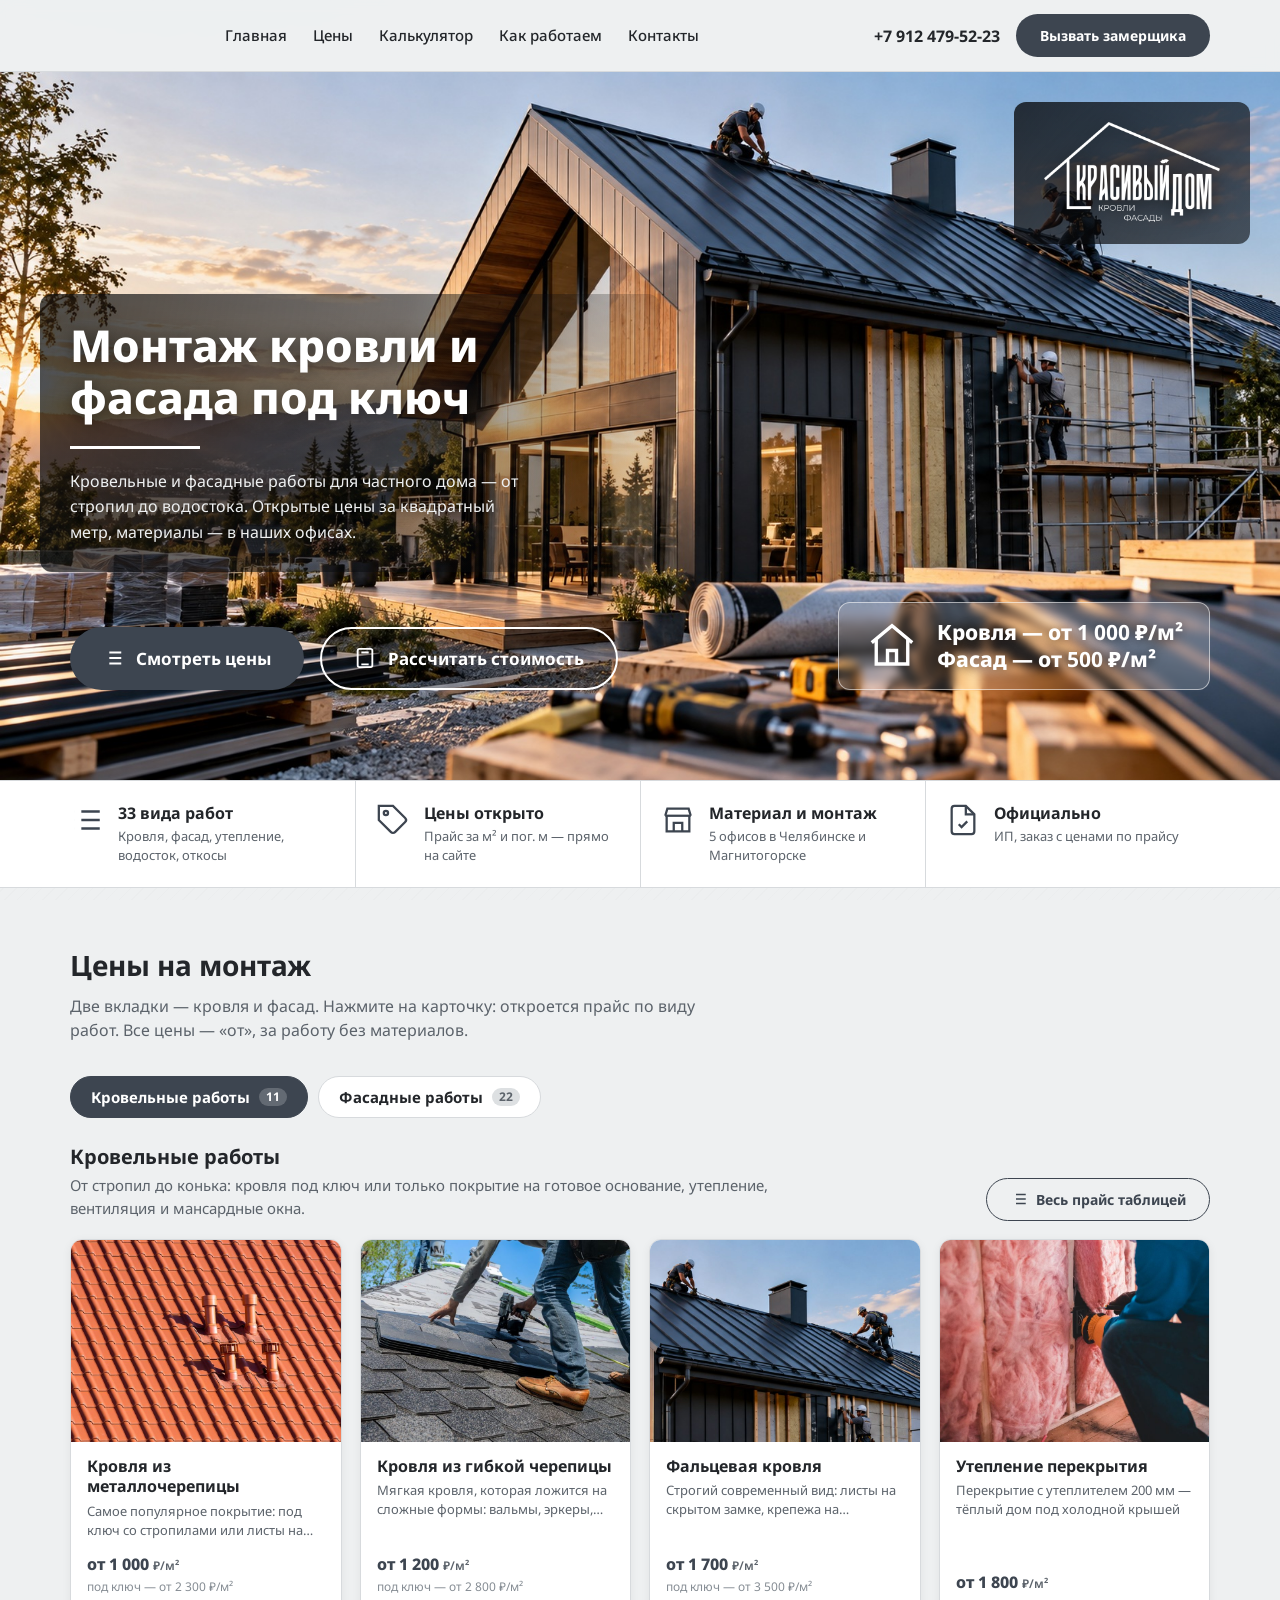
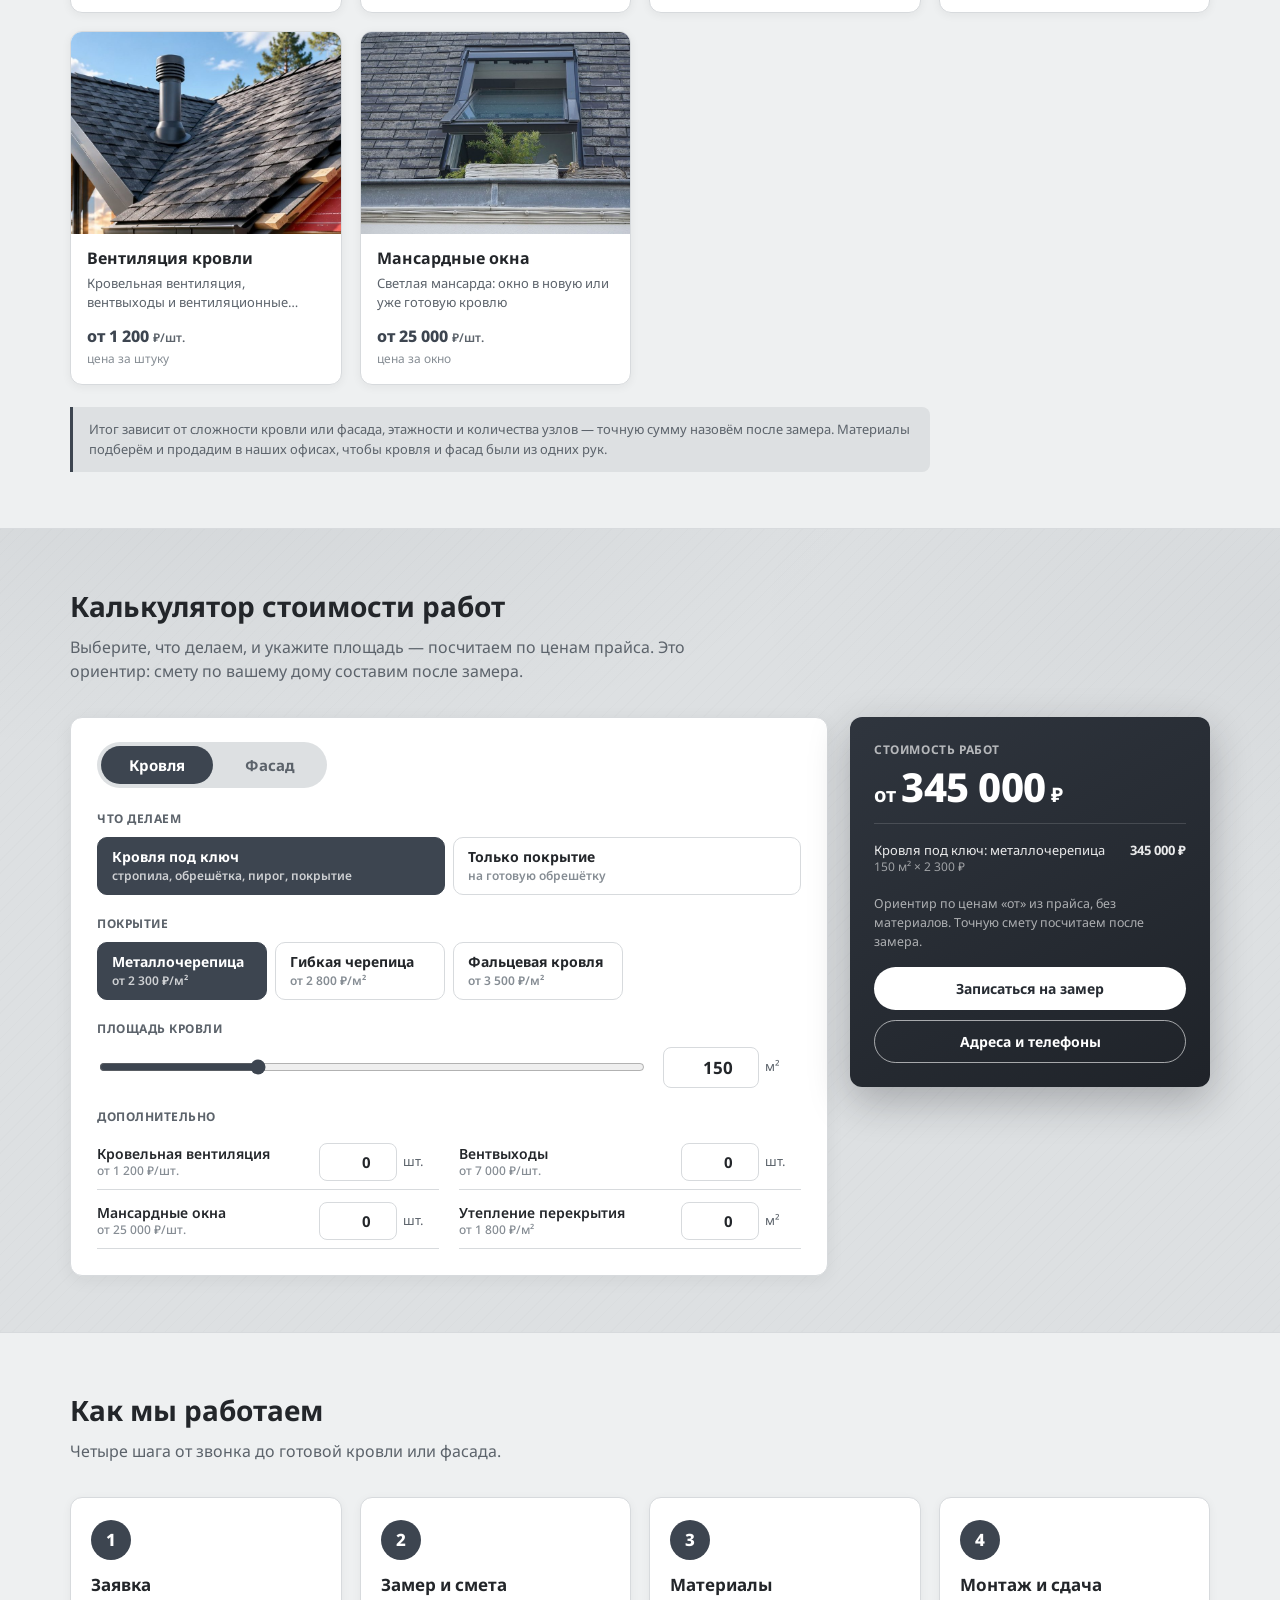
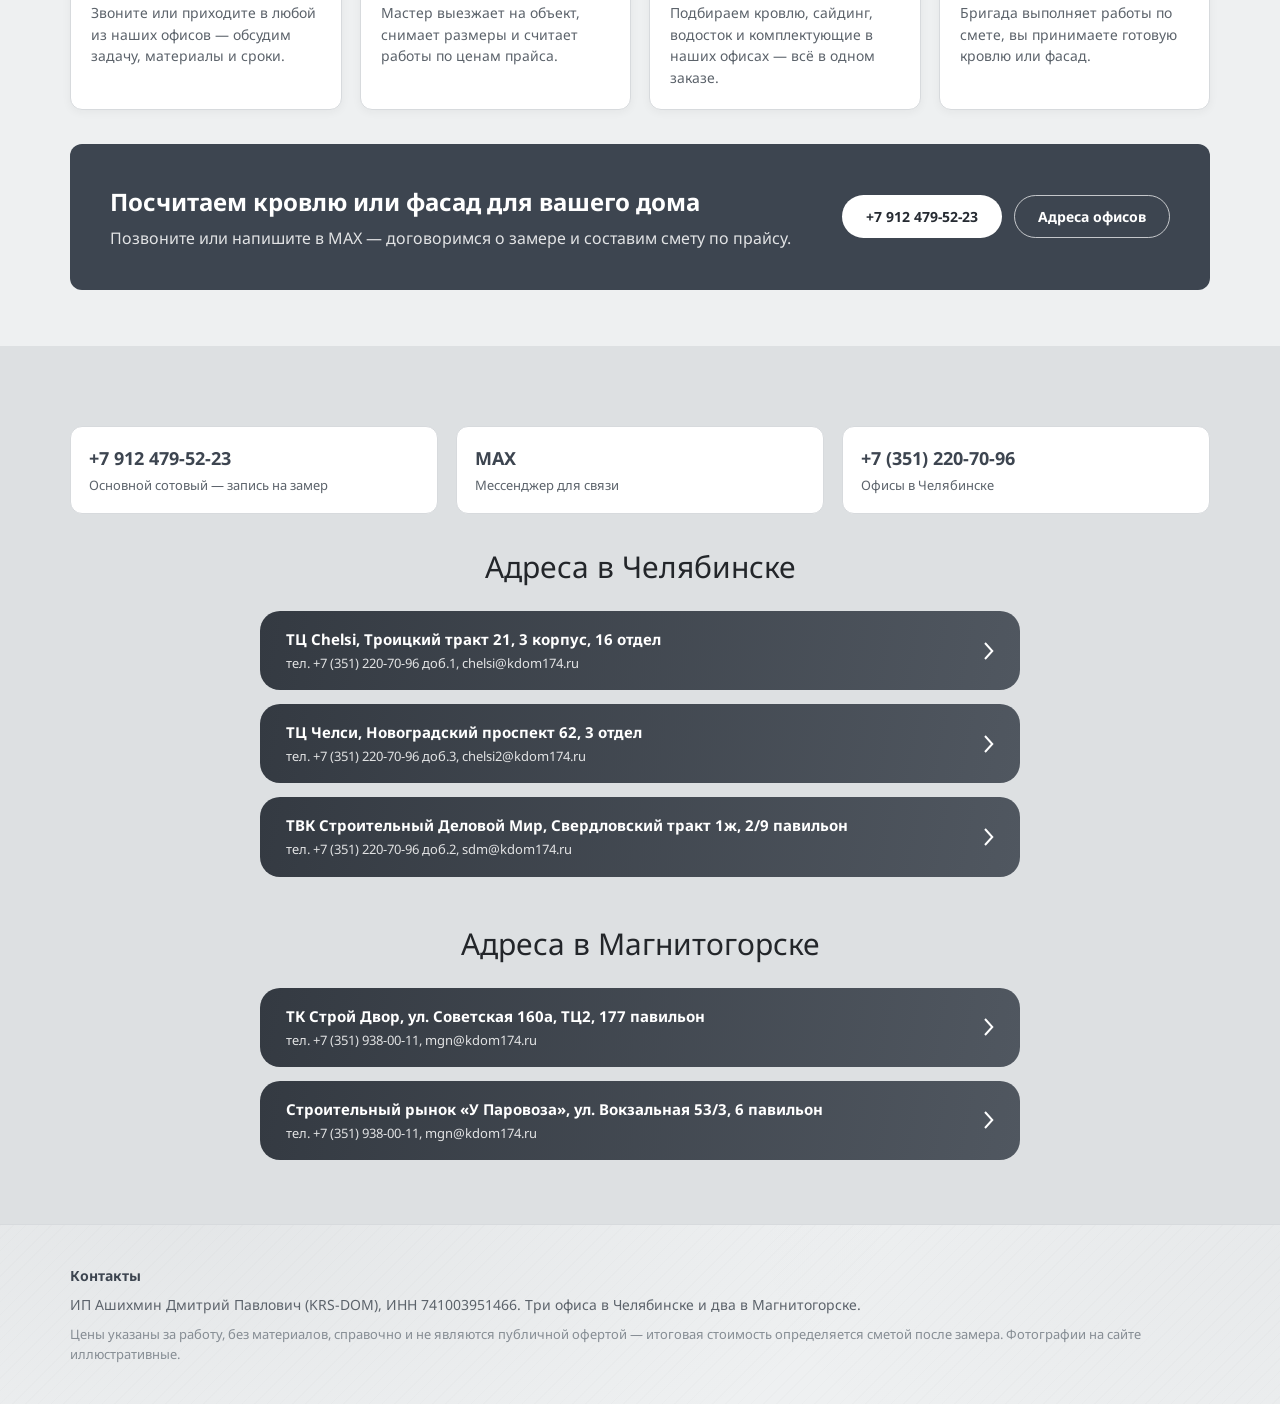
==== commit e62845a3: "Возврат цен с «от» в текстах страницы Co-Authored-By: Claude Opus 5 <noreply@anthropic.com>" ====
--- a/index.html
+++ b/index.html
@@ -4,16 +4,16 @@
 <meta charset="UTF-8">
 <meta name="viewport" content="width=device-width, initial-scale=1">
 <title>Монтаж кровли и фасада в Челябинске — цены за м² | Красивый дом</title>
-<meta name="description" content="Кровельные и фасадные работы под ключ: металлочерепица, гибкая и фальцевая кровля, сайдинг, фасадные панели, утепление, водосток, откосы. Монтаж металлочерепицы 1 000 ₽/м², сайдинга 500 ₽/м². Калькулятор стоимости. Красивый дом (KRS-DOM), Челябинск.">
+<meta name="description" content="Кровельные и фасадные работы под ключ: металлочерепица, гибкая и фальцевая кровля, сайдинг, фасадные панели, утепление, водосток, откосы. Кровля от 1 000 ₽/м², фасад от 500 ₽/м². Калькулятор стоимости. Красивый дом (KRS-DOM), Челябинск.">
 <meta property="og:type" content="website">
 <meta property="og:title" content="Монтаж кровли и фасада под ключ — цены за м² | Красивый дом">
-<meta property="og:description" content="Монтаж металлочерепицы 1 000 ₽/м², сайдинга 500 ₽/м². Прайс на 33 вида работ и калькулятор стоимости. Челябинск.">
+<meta property="og:description" content="Кровля от 1 000 ₽/м², фасад от 500 ₽/м². Прайс на 33 вида работ и калькулятор стоимости. Челябинск.">
 <meta property="og:image" content="https://valerabkrv.github.io/montazh-krovli-fasada/assets/images/og.jpg">
 <link rel="icon" href="data:,">
 <link rel="preconnect" href="https://fonts.googleapis.com">
 <link href="https://fonts.googleapis.com/css2?family=Noto+Sans:wght@400;500;700;800&subset=cyrillic&display=swap" rel="stylesheet">
-<link rel="stylesheet" href="assets/style.css?v=2">
-<link rel="stylesheet" href="assets/montazh.css?v=2">
+<link rel="stylesheet" href="assets/style.css?v=1">
+<link rel="stylesheet" href="assets/montazh.css?v=1">
 </head>
 <body>
 
@@ -58,7 +58,7 @@
       </div>
       <div class="hero-v2-stock">
         <svg width="46" height="46" viewBox="0 0 24 24" fill="none" stroke="currentColor" stroke-width="1.5"><path d="M3 10.5 12 3l9 7.5"/><path d="M5 9v11h14V9"/><path d="M10 20v-6h4v6"/></svg>
-        <span>Металлочерепица — <span class="mn-hero-price"><b data-from="metallocherepica">1 000</b> ₽/м²</span><br>Сайдинг — <span class="mn-hero-price"><b data-from="sayding">500</b> ₽/м²</span></span>
+        <span>Кровля — <span class="mn-hero-price">от <b data-from="metallocherepica">1 000</b> ₽/м²</span><br>Фасад — <span class="mn-hero-price">от <b data-from="sayding">500</b> ₽/м²</span></span>
       </div>
     </div>
   </div>
@@ -90,7 +90,7 @@
 <section id="prices">
   <div class="container">
     <h2 class="section-title">Цены на монтаж</h2>
-    <p class="section-sub">Две вкладки — кровля и фасад. Нажмите на карточку: откроется прайс по виду работ. Цены — за работу, без материалов.</p>
+    <p class="section-sub">Две вкладки — кровля и фасад. Нажмите на карточку: откроется прайс по виду работ. Все цены — «от», за работу без материалов.</p>
     <div id="catalog-grid"></div>
     <p class="model-note mn-prices-note">Итог зависит от сложности кровли или фасада, этажности и количества узлов — точную сумму назовём после замера. Материалы подберём и продадим в наших офисах, чтобы кровля и фасад были из одних рук.</p>
   </div>
@@ -212,9 +212,9 @@
   </div>
 </footer>
 
-<script src="assets/data.js?v=2"></script>
-<script src="assets/site.js?v=2"></script>
-<script src="assets/calc.js?v=2"></script>
+<script src="assets/data.js?v=1"></script>
+<script src="assets/site.js?v=1"></script>
+<script src="assets/calc.js?v=1"></script>
 <script>
 /* ==================================================================
    Ц Е Н Ы   —   м е н я ю т с я   з д е с ь
@@ -223,8 +223,8 @@
    справа: было "1 000" — стало "1 100". Название слева, двоеточие
    и запятую в конце строки не трогайте.
 
-   На плитке показывается самая низкая цена карточки, в окне — цена
-   каждой работы, в калькуляторе — расчёт по этим же ценам.
+   Все цены на сайте показываются с «от»: на плитке — самая низкая
+   цена карточки, в окне — цена каждой работы, в калькуляторе — расчёт.
    Пустые кавычки ""  — «по запросу».
    После правки в Тильде: «Сохранить и закрыть» -> «Опубликовать».
    ================================================================== */
